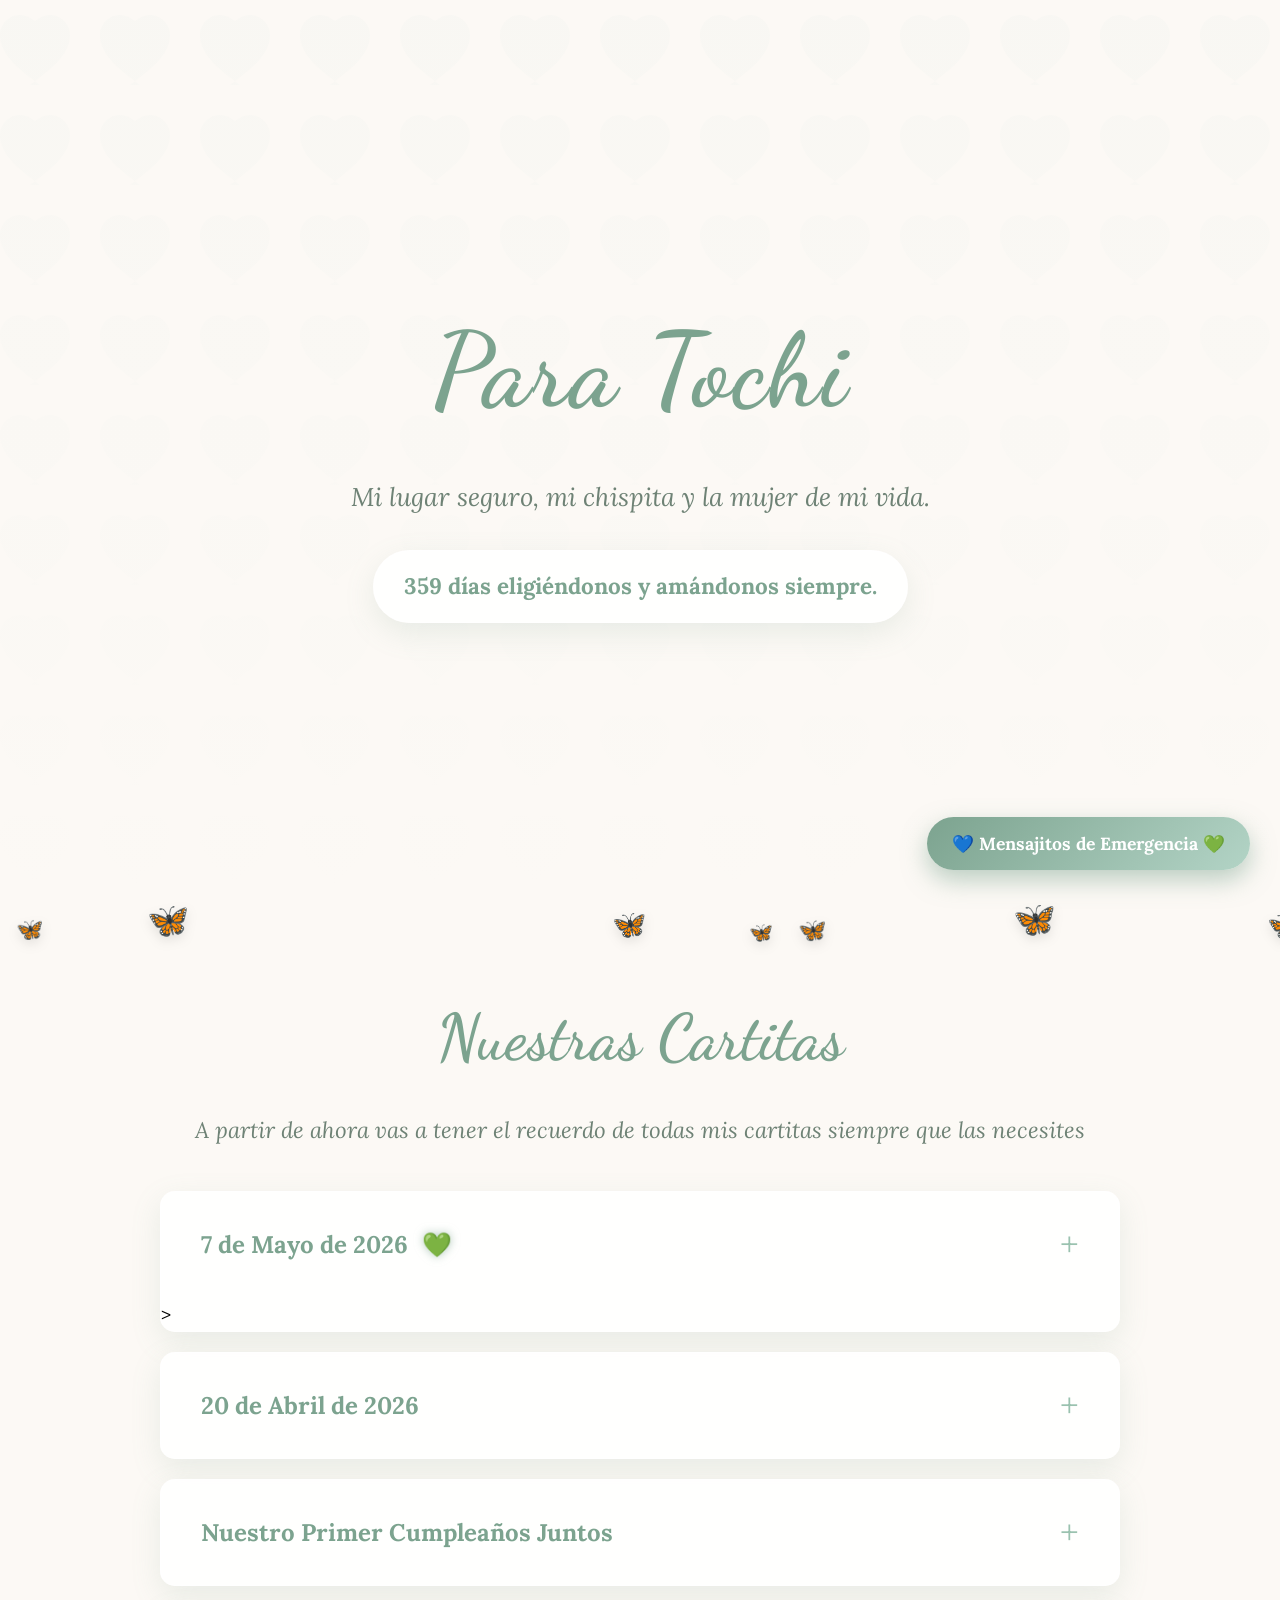
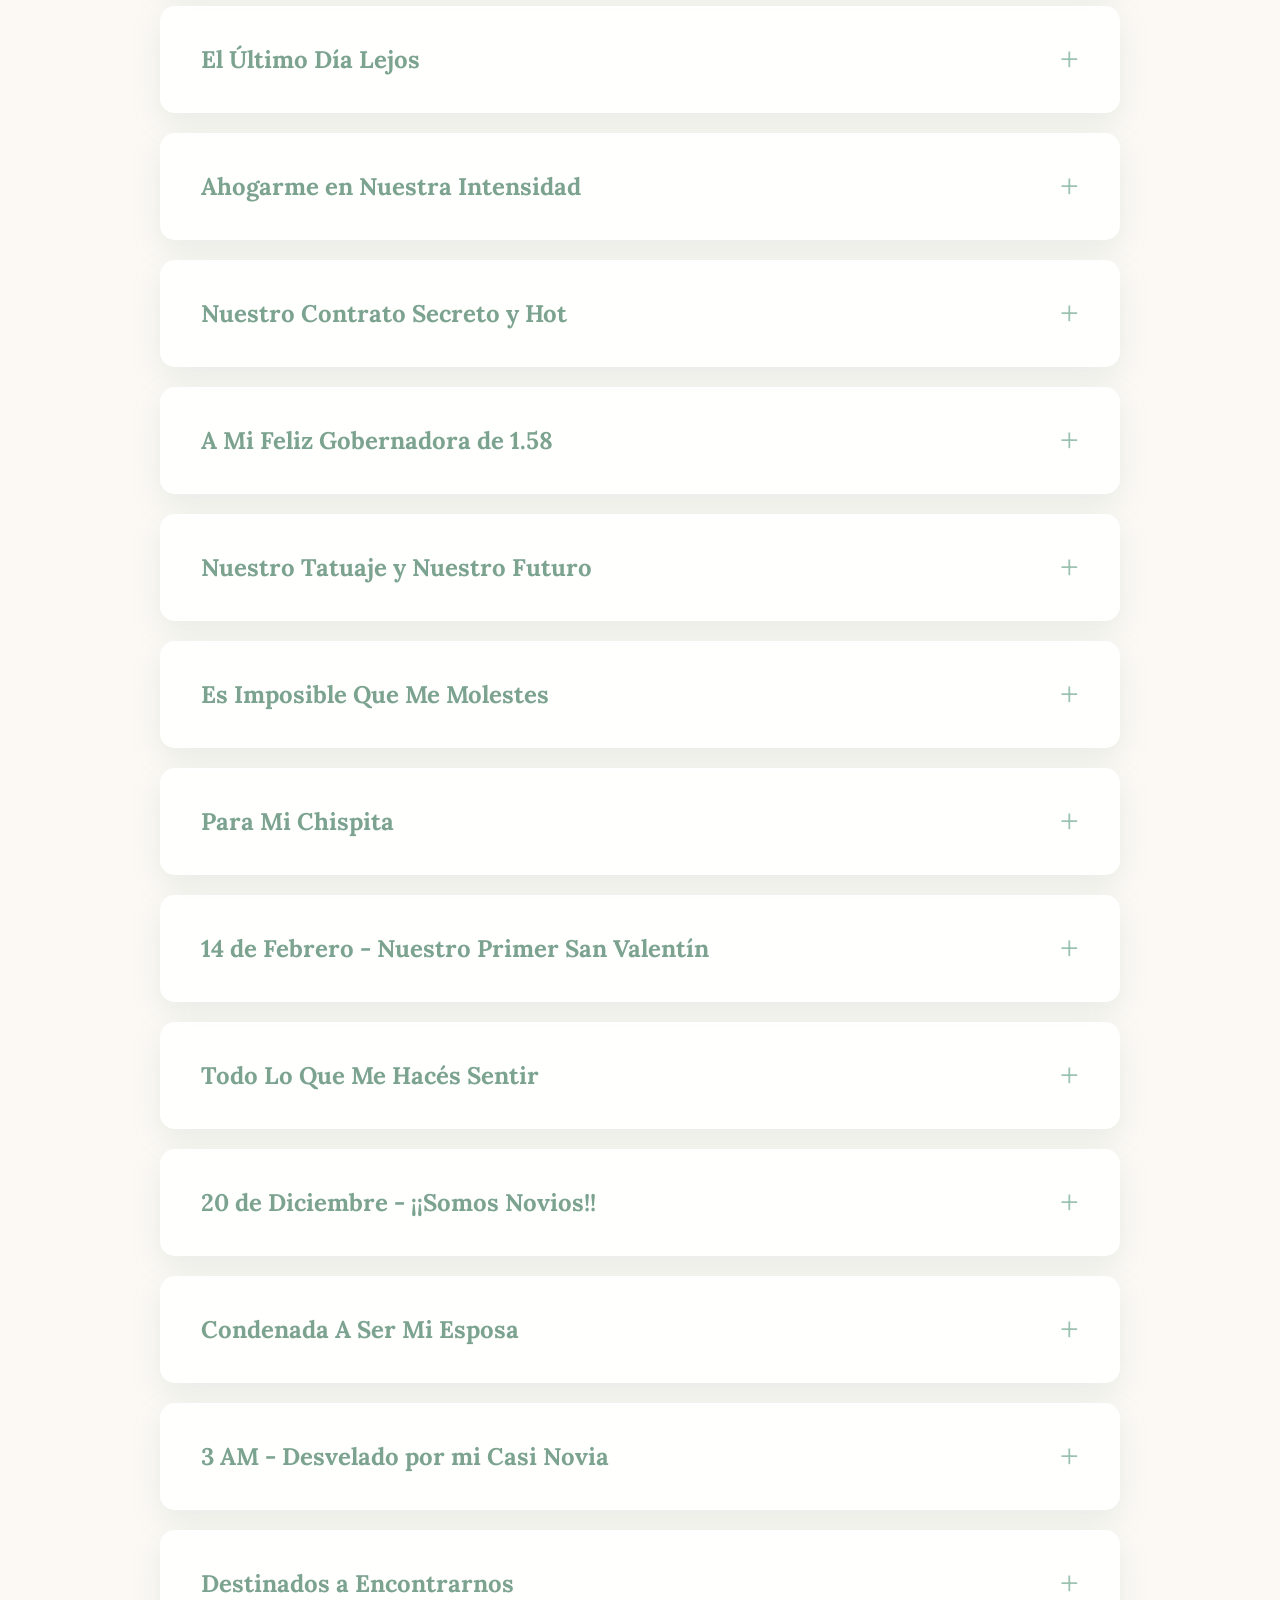
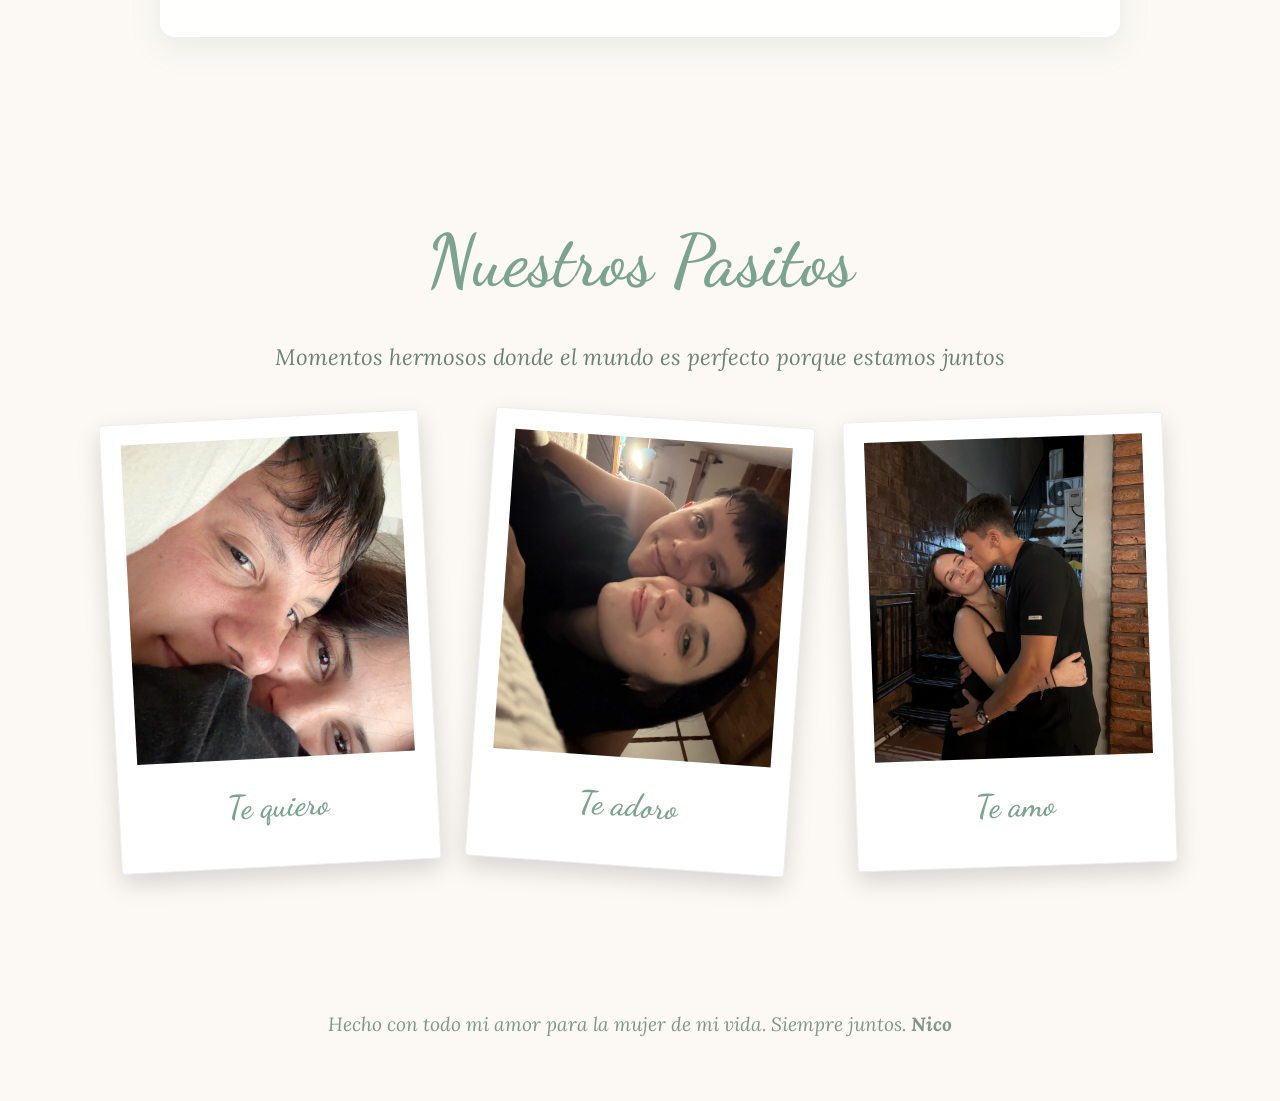
==== index.html @ 0064d639 "cartita 7 de mayo" ====
<!DOCTYPE html>
<html lang="es">
<head>
    <meta charset="UTF-8">
    <meta name="viewport" content="width=device-width, initial-scale=1.0">
    <title>Para Tochi - Mi Lugar Seguro</title>
    <link rel="stylesheet" href="style.css">
    <link href="https://fonts.googleapis.com/css2?family=Dancing+Script:wght@600&family=Lora:ital@0;1&display=swap" rel="stylesheet">
</head>
<body>

    <header class="hero">
        <div class="hero-content">
            <h1>Para Tochi</h1>
            <p>Mi lugar seguro, mi chispita y la mujer de mi vida.</p>
            <div id="contador" class="contador"></div>
        </div>
    </header>

    <section class="cartas-lista-section">
        <h2>Nuestras Cartitas</h2>
        <p class="subtitulo-galeria">A partir de ahora vas a tener el recuerdo de todas mis cartitas siempre que las necesites</p>
        
        <div class="acordeon">
            
            <div class="carta-item">
            <button class="carta-cabecera">
                <span class="fecha-btn">
                    7 de Mayo de 2026 <span class="corazon-nuevo">💚</span>
                </span>
                <span class="icono-expandir">+</span>
            </button>>
            <div class="carta-contenido">
                <div class="texto-interno">
                    <p>Hola mi amor,</p>
                    
                    <p>Estas últimas semanas fueron increíbles, siento que llegamos a una nueva etapa, realmente ya somos uno. Descubrimos que podemos dormir dos días seguidos juntos; me encantan los findes de convivencia, los disfruto muchísimo. Me hace muy feliz estar tanto tiempo compartiendo con vos, haciendo todo lo que nos gusta y, lo más importante, acompañándonos.</p>
                    
                    <p>Sos mi lugar seguro en este mundo. Cuando estoy con vos todo lo malo desaparece, todo está bien, mi cabeza está tranquila y solo pienso en cuanto te amo y lo bien que me haces sentir. Me hacés muchísima falta en mi día a día, quiero que convivamos todos los días, vivir con vos y compartir cada momento de mi vida a tu lado.</p>
                    
                    <p>También empezamos a compartir más momentos rompiendo otra barrera, haciéndonos compañía en nuestras casitas por el solo hecho de estar juntos, compartiendo el mismo espacio, siendo uno más. Es hermoso todo lo que construimos y todo lo que tenemos por delante; ese futuro que tanto proyecto con vos es lo que más quiero en este mundo.</p>
                    
                    <p>Te necesito junto a mí todos los días del resto de mi vida. Te extraño tanto cuando no estamos juntos que siento que una parte mía está vacía y solo vos sos capaz de llenarla. Gracias por todo lo que me das y generás en mí, no tenés idea lo especial y única que sos.</p>
                    
                    <p>Te amo con mi vida, Tochi. Sos mi todo.</p>
                    
                    <p class="firma">Nico 💚</p>
                </div>
            </div>
        </div>
            
            <div class="carta-item">
                <button class="carta-cabecera">
                    <span class="fecha-btn">20 de Abril de 2026</span>
                    <span class="icono-expandir">+</span>
                </button>
                <div class="carta-contenido">
                    <div class="texto-interno">
                        <p><strong>Hola, Tochi:</strong></p>
                        <p>Ya pasó un tiempito desde mi última cartita, y todo el tiempo que pasó muestra cuánto maduramos, cómo nos seguimos amando y eligiendo cada día más, y lo mucho que nos necesitamos el uno al otro.</p>
                        <p>Sos una extensión mía, no puedo vivir sin vos. Te necesito a mi lado todos los días de mi vida, no quiero ni me imagino una vida sin vos. Te convertiste en mi lugar seguro, mi cable a tierra; cuando estoy con vos todo lo malo desaparece, todo es perfecto y hermoso.</p>
                        <p>Aprendimos mucho durante este último tiempo y también nos demostramos lo mucho que nos amamos y lo que vamos a luchar por este amor que nos tenemos, que es lo más único y especial de todo este mundo.</p>
                        <p>Cuando te miro veo a la mujer más hermosa del mundo; todo de vos es perfecto y es lo más hermoso que tengo en mi vida. Sí, tengo, porque sos solo mía y así va a ser por el resto de todos los tiempos. No tenés idea lo especial que me hacés sentir, lo feliz que me hacés, el amor que siento por vos. No te das una idea de cuánto te amo, cuánto te necesito y lo mal que la paso extrañándote. No veo la hora de vivir juntos y estar junto a vos todo el tiempo, todos los días de mi vida.</p>
                        <p>También nos sentimos como nunca antes, somos increíbles. Es increíble sentirte, sentir tu cuerpo, tu calor, y escucharte y verte sentir placer me hace muy feliz, porque todo lo que quiero en mi vida es hacerte sentir todas las formas de mi amor. Me encanta sentirte, Tochi, y lo hacemos espectacular. Es una forma de nuestro amor que tardó en llegar, pero cada día es más y más especial y hot (y rico). Si ya lo hacemos de esta forma, no me imagino lo que va a ser en un futuro, y lo quiero porque es con vos y solo con vos.</p>
                        <p>Me encanta proyectar, verme formar una familia con vos, cumplir nuestros proyectos juntos, ver cómo nuestra relación madura y se hace más fuerte. Gracias por darme lo más lindo que tengo en mi vida.</p>
                        <p>Te quiero, te adoro, te amo con toda mi alma. Me encanta ver cómo seguimos nuestros pasitos: ya nos bañamos juntos, dormimos juntos dos días seguidos (algo que nunca hubiese imaginado), y cada pasito que doy con vos me hace sentir más y más amor, y me hace enamorarme locamente cada día más.</p>
                        <p>Gracias por todo lo que me das, mi amor.<br>Sos mi mundo, Tochi, y la mujer de mi vida, nunca te olvides.</p>
                        <p class="firma">Te amo, Nico</p>
                    </div>
                </div>
            </div>

            <div class="carta-item">
                <button class="carta-cabecera">
                    <span class="fecha-btn">Nuestro Primer Cumpleaños Juntos</span>
                    <span class="icono-expandir">+</span>
                </button>
                <div class="carta-contenido">
                    <div class="texto-interno">
                        <p><strong>Hola, mi amor:</strong></p>
                        <p>¡Esta es una cartita especial, es para tu primer cumpleaños juntos! Espero que la pases súper, súper bien. Te mereces todo lo lindo y hermoso que te pueda pasar en la vida; te mereces todo y te mereces todo de mí.</p>
                        <p>Me cambiaste la vida. Me mostraste lo que es ser amado y amar a alguien; nunca me imaginé que podía ser tan intenso, tan hermoso ese sentimiento. Sos todo para mí. Todo lo que siento por vos es amor y siempre, pero siempre, va a estar nuestro amor sobre todo.</p>
                        <p>Es hermoso sentirnos. Cojer es algo que nos encanta a los dos y es la verdad, somos dos papas calientes, pero nunca va a ser más importante que nuestro amor; siempre va a ser otra forma de demostrarnos cuánto nos amamos. Porque lo es: yo también te demuestro de esa forma cuánto te amo, haciéndote sentirme, haciéndote sentir placer, haciéndote sentir amada y especial de esa forma.</p>
                        <p>Son hermosos todos los pasitos que dimos y tenemos por delante. Ya tenemos el día que vamos a dormir juntos tan cerca que no caigo todavía... ¡al fin se nos va a dar! Y ya con eso hicimos todo, amor. Siento que ya somos uno, ya somos parte de nuestras familias y ya firmamos todo para estar juntos toda nuestra vida.</p>
                        <p>Gracias por darme todo el amor que me das, todo el cariño, los besos, los abrazos, todo. Me hacés muy feliz y nunca estuve tan bien en toda mi vida. Te amo con mi vida y todo lo que soy; sos la razón más linda que tengo para vivir. Disfrutá muchísimo, amor, que te lo mereces y siempre vas a tener todo lo mejor de mí.</p>
                        <p>Espero que te guste mi otro regalito (si no lo viste) o que te haya gustado (si no pude resistir y te lo di antes que esta cartita).</p>
                        <p>Sos todo para mí.</p>
                        <p class="firma">Tu novio hot y tu muñeco de pruebas favorito,<br>Nico</p>
                    </div>
                </div>
            </div>

            <div class="carta-item">
                <button class="carta-cabecera">
                    <span class="fecha-btn">El Último Día Lejos</span>
                    <span class="icono-expandir">+</span>
                </button>
                <div class="carta-contenido">
                    <div class="texto-interno">
                        <p><strong>Hola, mi vida.</strong> ¡Llegó la última cartita! El último día, al fin.</p>
                        <p>Amor, quiero que llegue la hora de reencontrarnos. Ya solo nos falta el último día de extrañarnos. Nunca extrañé a nadie de esta forma, me hacés muchísima falta. Extraño todo lo que me das, todo el amor, todo el cariño, sentirnos, estar con vos... Siento que me faltó algo muy importante esta semana; no me gusta estar lejos de vos.</p>
                        <p>Perdón que tuviste que ver mi lado más celoso y loco. Son cosas que yo me venía guardando y, al estar lejos, mi cabeza se volvió loca. El no poder verte, el no estar cerca tuyo me empezó a matar lentamente cada día más. Gracias por entenderme, por escucharme y por ayudarme con esas inseguridades que estaban, pero que durante este viaje se amplificaron tanto. Necesito verte; me das tranquilidad, seguridad, amor... y esta semana, estando lejos, me hizo mucha falta.</p>
                        <p>Estoy muy bien, te amo más que nunca y nuestra relación está súper bien. Durante este viaje decidimos nuestra primera locura ¡que me ENCANTA! y es hermoso. Toda esta semana fue un aprendizaje para mí también, sobre cómo se sentía una relación estando lejos... ¡y no quiero estar lejos nunca más!</p>
                        <p>Espero haber podido darte un recuerdo lindo y sano de esta semana. El hecho de yo irme de vacaciones no cambia nada: seguís siendo mi novia siempre, SIEMPRE, estemos donde estemos. Siempre te voy a dar seguridad, confianza y amor; te voy a comunicar todo y a acompañarte. Vivo pensando en vos, amor, porque sos mi vida, te volviste mi mundo perfecto.</p>
                        <p>Gracias por darme esta relación tan hermosa y SANA, y perfecta, y celosa, y MUY intensa, y preciosa. Nunca fui tan feliz en mi vida y eso es gracias a vos: a la seguridad que me das, la confianza, la comunicación, el amor. Vos me hacés estar bien, me ayudás con mis inseguridades, con mis pensamientos; me ayudás a ser un mejor novio. Y no voy a parar hasta ser el mejor del mundo que pueda existir. Quiero ser perfecto para vos porque es lo que te mereces: el novio perfecto.</p>
                        <p class="firma">Te amo con todo lo que soy,<br>mi Pupi hermosa.</p>
                    </div>
                </div>
            </div>

            <div class="carta-item">
                <button class="carta-cabecera">
                    <span class="fecha-btn">Ahogarme en Nuestra Intensidad</span>
                    <span class="icono-expandir">+</span>
                </button>
                <div class="carta-contenido">
                    <div class="texto-interno">
                        <p><strong>Hola, mi amor:</strong></p>
                        <p>Sos lo más lindo que me pasó en la vida. Te extraño muchísimo, te súper necesito. Me hace demasiada falta tu amor, tu cariño... vos me hacés falta.</p>
                        <p>Ya es el último día lejos y siento que es de los que más te voy a extrañar porque, además de ya no poder vivir sin vos y de que me está matando no verte por una semana, es nuestro día. Es el día que siempre estamos juntos, el día que siempre nos damos amor, el día especial de la semana que siempre lo dedicamos a nosotros... y te extraño, y me va a hacer mucha falta compartirlo con vos.</p>
                        <p>Pero mañana ya nos vemos. Volvemos a estar cerca y quiero estar más cerca que nunca. Necesito sentir todo el amor que no sentí por una semana, necesito darte lo que no te di por una semana. Necesito recuperar el tiempo que estuvimos lejos, el amor que no nos dimos, los besos que no nos dimos... ¡quiero que estén todos! Y recuperarlos todos.</p>
                        <p>Soy feliz estando siempre muy, muy pegaditos. Sos mi lugar seguro, me quiero pegar a vos por siempre y no soltarte nunca más. Estas semanas que volvemos a estar cerca pienso no dejarte respirar con mi amor, lo necesito.</p>
                        <p>Necesito ahogarme en nuestra intensidad, en nuestro amor, en nuestro cariño. Ahogarme en vos, no poder respirar del amor que siento, del cariño, de los besos, abrazos, de sentirnos.</p>
                        <p>No veo la hora de que llegue el momento de reencontrarnos y hacer toooodos los planes hermosos que tenemos pensados ¡y algunos hasta confirmados!</p>
                        <p class="firma">Te amo, Pupi.</p>
                    </div>
                </div>
            </div>

            <div class="carta-item">
                <button class="carta-cabecera">
                    <span class="fecha-btn">Nuestro Contrato Secreto y Hot</span>
                    <span class="icono-expandir">+</span>
                </button>
                <div class="carta-contenido">
                    <div class="texto-interno">
                        <p><strong>Hola, mi vida:</strong></p>
                        <p>Sos lo más lindo que me pasó en toda la vida, lo más importante en mi vida, lo más especial en mi vida. Siempre te voy a acompañar y vamos a sanar todas esas cositas de a poquito, sin apuro; nosotros podemos con todo.</p>
                        <p>Te extraño muchísimo. Ya te quiero ver, estar con vos, sentirnos. Necesito tu amor y tu cariño. Los últimos días son los más difíciles para mí, siento que no te veo hace meses. Me hacés muchísima falta. Odio los kilómetros, me es muy difícil estar lejos de vos, no quiero nunca más estarlo.</p>
                        <p>Quiero esto siempre con vos, Ro. Lo elijo siempre y nunca estuve más seguro de algo en mi vida como lo nuestro y nuestro amor. No puedo esperar a tatuarnos y firmar nuestro súper contrato secreto y hot; estoy muy emocionado, me encanta.</p>
                        <p>Me encanta hablar con vos. Las llamadas me llenan un poquito el vacío de no vernos; incluso lejos el tiempo se pasa volando. Juntos podemos estar 4 horas, 5 horas o, como hoy, 6 horas hablando y van a pasar como si fuesen 5 minutos. Como nuestras juntadas: nunca es suficiente el tiempo que pasamos juntos. Quiero estar siempre pegado a vos y no dejarte ni respirar.</p>
                        <p>¡¡¡Atragantate de mi amor!!!</p>
                        <p>Extraño tus besos, tus abrazos, tu amor, tu cariño... También extraño cojer, tocarte, comerte, verte sentirme, verte sentir placer y sentirte, mi amor.</p>
                        <p>Te amo, mi vida. Sos todo para mí.</p>
                        <p class="firma">Pupi</p>
                    </div>
                </div>
            </div>

            <div class="carta-item">
                <button class="carta-cabecera">
                    <span class="fecha-btn">A Mi Feliz Gobernadora de 1.58</span>
                    <span class="icono-expandir">+</span>
                </button>
                <div class="carta-contenido">
                    <div class="texto-interno">
                        <p><strong>Hola, Chiii:</strong></p>
                        <p>Te amo con todo lo que soy, con todo de mí. Sos dueña de todo mi amor; vivo para darte amor, darte cariño. Siempre te voy a cuidar, sos el tesoro más hermoso que tengo en todo el mundo y el más importante de toda mi vida.</p>
                        <p>Nuestra alma es una sola que está en nuestros dos cuerpos. Estamos conectados como nadie puede, nos entendemos como nadie puede, confiamos el uno en el otro con nuestra vida y nos comunicamos como si fuésemos uno. Compartimos el mismo corazón, tan apasionado, fuerte e intenso. Cada uno forma una parte muy importante y funciona gracias a nosotros, amor: nosotros le damos vida. Vos le das la chispita que lo hace bombear y yo me encargo de mantenerlo sobre su eje, a ese ritmo perfecto.</p>
                        <p>Sos literalmente la que manda en esta relación, Chi. Con tus 1,58 de altura y siendo más chiquita, te ganaste el control de mí. Soy felizmente gobernado: me hotea y me encanta. Siento que vos sos la que toma la iniciativa y yo soy el que resuelve, y entre los dos hacemos un equipo perfecto, muy hermoso.</p>
                        <p>Siempre vamos a estar juntos, definitivamente no podemos vivir sin el otro y me encanta. Me encanta que seamos tan intensos, tan celosos, tan amorosos; necesitarnos tanto, extrañarnos tanto... Siento que muestra todo el amor que nos tenemos y es increíble.</p>
                        <p>Sos lo más importante y especial que me pasó en la vida, la novia perfecta. Démosle envidia a todo el mundo de lo perfecta, hermosa y sana que es nuestra relación. Que todos quieran ser nosotros... y lo más lindo es que nunca podrían, porque somos únicos y lo nuestro es único.</p>
                        <p class="firma">Te amo, Chi.</p>
                    </div>
                </div>
            </div>

            <div class="carta-item">
                <button class="carta-cabecera">
                    <span class="fecha-btn">Nuestro Tatuaje y Nuestro Futuro</span>
                    <span class="icono-expandir">+</span>
                </button>
                <div class="carta-contenido">
                    <div class="texto-interno">
                        <p><strong>Hola, amor de mi vida:</strong></p>
                        <p>Estoy pensando en vos todo el tiempo; la falta que me hacés, el no poder verte, me mata. Pienso todo el tiempo cómo sería todo con vos: estar en el mar juntos, en la playa juntos, salir a pasear juntos... vivo pensando cómo serían nuestras vacaciones y lo divertido que sería.</p>
                        <p>Me encanta nuestro tatuaje. Nunca estuve tan seguro de algo en mi vida como el saber que lo nuestro es para siempre; nunca estuve tan seguro de algo como el amor que siento por vos. ¡Y es algo que quería hace un montón! Que lo vayamos a hacer me llena de felicidad, estoy re emocionado, ya me lo quiero hacer. Me encanta que vaya a tener un recuerdo siempre en mi cuerpo de que somos para siempre y que nuestro amor es eterno.</p>
                        <p>Tenés el novio más celoso, intenso y posesivo del mundo. Vos sos MÍAAA. Siempre te voy a amar de esta forma tan intensa y apasionada; siempre vas a ser mi vida, siempre vas a ser mi mundo. Lo nuestro es para siempre, mi amor.</p>
                        <p>Sos la mejor novia del mundo, Chi. Me hacés muy feliz, me hacés muy bien y me llenás de amor y cariño. Sos perfecta, hermosa, intensa, posesiva, celosa... me encanta todo de vos. Te quiero siempre y te elijo siempre.</p>
                        <p class="firma">Te amo, Chi.</p>
                    </div>
                </div>
            </div>

            <div class="carta-item">
                <button class="carta-cabecera">
                    <span class="fecha-btn">Es Imposible Que Me Molestes</span>
                    <span class="icono-expandir">+</span>
                </button>
                <div class="carta-contenido">
                    <div class="texto-interno">
                        <p><strong>Hola, mi vida:</strong></p>
                        <p>Sos lo más hermoso que me pasó en toda la vida, todo lo que me merezco y muchísimo más. Me encanta sentir tu amor, sentirme amado por vos. Me encanta estar junto a vos por siempre, me encanta todo de vos. Estoy obsesionado con vos, locamente perdido en vos; sos mi mundo literalmente.</p>
                        <p>Siempre te quiero ver feliz, contenta, porque cuando te veo así yo me pongo contento y me hace muy bien. Saber que puedo generar todo eso en vos, que puedo darte felicidad, me es hermoso.</p>
                        <p>Vamos a hacer todo juntos, absolutamente todo. Quiero ya irme de viaje con vos, irnos una semana a la costa, hacer todas nuestras escapaditas, estar solos conviviendo por muchos días... Va a ser algo increíble, algo hermoso, un adelanto de lo que va a ser nuestra vida viviendo juntos.</p>
                        <p>No me molestás, amor, no sos un peso, te lo prometo. Y me das la relación más sana del mundo, estoy muy seguro de eso. Sé que, de a poquito, tu cabecita va a ir viendo que es imposible molestar a su novio y que nunca es un peso, además de darme la relación más sana del mundo.</p>
                        <p>Te extraño mucho, Ro, me hacés mucha falta. El estar con vos, tu amor, tu calor, tu cariño, tus besos, tus abrazos... sentirte cerca, sentirte a vos. Siento que me falta algo. Siento que no estoy completo sin vos, que me falta mi parte más importante: mi hermosa y perfecta novia que comparte mi corazón y alma.</p>
                        <p>Te amo con locura y te súper necesito.</p>
                        <p class="firma">Coco</p>
                    </div>
                </div>
            </div>

            <div class="carta-item">
                <button class="carta-cabecera">
                    <span class="fecha-btn">Para Mi Chispita</span>
                    <span class="icono-expandir">+</span>
                </button>
                <div class="carta-contenido">
                    <div class="texto-interno">
                        <p><strong>Hola, mi chispita &lt;3</strong></p>
                        <p>Esta cartita seguro la leas tempranito a la mañana, mientras nos extrañamos tanto y nos necesitamos tanto enfrentando la distancia que nos separa.</p>
                        <p>Sos todo para mí, Ro. Sos lo más sano que existe en el mundo y me das la relación más sana del mundo. Quiero que sepas que nunca me vas a molestar, nunca vas a ser un peso para mí, porque sos mi prioridad. Sos lo más importante que tengo en este mundo, es literalmente imposible que me molestes. Amo tu intensidad, dámela siempre, quiero todo. ¿Cómo me va a molestar la mujer que amo con mi vida? Sos mi novia. Si en algún momento me molesta algo te lo voy a hacer saber, pero nunca, nunca pienses que me molestás o lo supongas. Siempre preguntame; te lo voy a reafirmar todas las veces que sea necesario hasta que esa cabecita lo entienda y deje de hacerte pensar mentiras.</p>
                        <p>No estás loca, amor, no digas eso. Y si lo estás, yo también, ¡así que seremos una pareja de locos! Obsesionados el uno con el otro, intensísimos y dos papitas calientes.</p>
                        <p>Quiero que sea ya 14, quiero nuestro tatuaje. Quiero tener una marca permanente de mi mujer, eso que firme todos nuestros contratos y nos reafirme que esto es para siempre y por siempre.</p>
                        <p>Nunca, pero nunca te voy a dejar. No puedo, no quiero a nadie más que no seas vos. Siempre vamos a estar juntitos, nunca me vas a perder y yo siempre voy a estar ahí para acompañarte, entenderte, ayudarte con todo de mí y ser el novio más perfecto que pueda ser.</p>
                        <p>Sé que a veces te sorprende mi empatía, y la verdad es que sos mi novia, te mereces todo de mí. Te mereces la relación más sana del mundo y yo siempre, pero siempre, voy a entenderte porque te amo. Solo con vos se me despierta esa empatía que es puro amor. Darte una relación sana es un sueño hecho realidad; vos sos mi más lindo sueño hecho realidad.</p>
                        <p>Sos mi vida, Ro, toda mi vida.</p>
                        <p>Con mucho amor,</p>
                        <p class="firma">Coco &lt;3</p>
                    </div>
                </div>
            </div>

            <div class="carta-item">
                <button class="carta-cabecera">
                    <span class="fecha-btn">14 de Febrero - Nuestro Primer San Valentín</span>
                    <span class="icono-expandir">+</span>
                </button>
                <div class="carta-contenido">
                    <div class="texto-interno">
                        <p><strong>Hola, mi amor:</strong></p>
                        <p>Te quería hacer una cartita especial para nuestro primer 14 de febrero juntos. Seguramente en este mismo momento estemos festejando nuestro segundo mes juntos como novios, amándonos y teniéndonos el uno para el otro.</p>
                        <p>Quiero que sepas que estoy con nuestro hijo mientras escribo esta cartita, lo que me hace acordar todo el tiempo lo perfecta que es mi novia; es una forma de tenerte presente en todo momento y me encanta. Sos todo lo que pude alguna vez soñar y muchísimo más. Nunca jamás me imaginé poder sentir tanto amor. Descubriste en mí una parte mía que ni siquiera yo sabía que existía y te pertenece solo a vos, el amor de mi vida.</p>
                        <p>Sos todo para mí y voy a morir intentando demostrarte todo lo que te amo. Siento que nunca voy a poder hacerte sentir todo lo que siento por vos, cómo te amo, cómo te extraño, la forma en la que te necesito. Sí, Ro, te necesito; no puedo vivir sin vos y solo me imagino un futuro con vos a mi lado.</p>
                        <p>Mi novia, mi dueña, mi pareja, mi mujer, mi amor, mi osita, mi chispita... Te amo con locura y para siempre. Este amor que tanto sentís no tiene fin ni se puede agotar, siempre lo vas a tener todo solo para vos y espero cada vez poder darte más y más.</p>
                        <p>Nunca es suficiente cuando se trata de estar con vos, de darte amor y cariño. Siempre quiero darte más y que me puedas sentir de todas las formas que existan: que te sientas acompañada, que sientas que me tenés siempre ahí para vos, para ayudarte, darte amor y cariño, escucharte, entenderte, ser tu lugar seguro. Todo lo que necesites, yo voy a estar ahí para vos.</p>
                        <p>Siempre voy a estar con vos, amor. Somos parte de una sola alma que ocupa dos cuerpos, un solo corazón que mueve dos cuerpos de la forma más amorosa y apasionada que existe. Ro, somos uno. Todo de nosotros ya está conectado: nos entendemos sin hablarnos, podemos leer lo que piensa el otro, sabemos todo el uno del otro, tenemos los mismos pensamientos, nos salen las mismas palabras al mismo tiempo... es hermoso.</p>
                        <p>Gracias por darme la relación más sana, perfecta y hermosa que pueda existir, y gracias por dármela para toda la vida. Te amo, mi chispita hermosa. Sos lo que me da vida todos los días, lo que mantiene a flote mi cabeza y todo lo que hace bombear a mi corazoncito tan apasionadamente (al menos esa partecita mía que forma nuestro único corazón).</p>
                        <p>Siempre te quiero sentir, ya sean tus besitos, tus abrazos, tu cariño, tu amor, tu energía, tu olor, tu cuerpo... y sí, también sentirme adentro tuyo y que me puedas sentir de todas las formas que te gustan.</p>
                        <p>Con todo el amor del mundo,</p>
                        <p class="firma">Nico</p>
                    </div>
                </div>
            </div>

            <div class="carta-item">
                <button class="carta-cabecera">
                    <span class="fecha-btn">Todo Lo Que Me Hacés Sentir</span>
                    <span class="icono-expandir">+</span>
                </button>
                <div class="carta-contenido">
                    <div class="texto-interno">
                        <p><strong>Hola, mi amor:</strong></p>
                        <p>Hace mucho que no escribía todo lo que siento por vos y todas las cosas hermosas que me hacés sentir. Sos lo más lindo que me pasó en la vida; llegaste a mi mundo y me enseñaste a amar, a sentirme amado. Me mostraste lo más hermoso que te puede pasar en la vida: enamorarte perdidamente del amor de tu vida.</p>
                        <p>Sos mi vida, Ro, mi chispita hermosa. Nunca estuve tan feliz, nunca me sentí tan bien, nunca estuve tan seguro de un sentimiento como el amor que siento por vos.</p>
                        <p>Te extraño cada segundo que no estamos juntos. Te volviste parte de mi familia, te veo como la madre de mis hijos, la mujer con la que quiero estar toda mi vida, mi otra mitad.</p>
                        <p>Me siento el chico más afortunado por tenerte. Me encanta estar con vos, me encanta ser parte de tu vida, me encanta ser el único dueño de tu amor, me encanta que no nos podamos separar nunca, me encanta nuestra intensidad, me encanta la forma en que nos sentimos… y eso último es gracias a vos, amor. Me acompañás siempre, estás conmigo siempre y me demostraste día a día lo importante que soy para vos.</p>
                        <p>Ro, sos lo más importante y especial que tengo en mi vida. Quiero estar con vos siempre, nunca nada ni nadie nos va a separar. Nunca me voy a alejar de vos, sos la chispita que mantiene mi corazón funcionando y que cada día lo hace latir más fuerte y apasionado. No puedo vivir sin vos, amor, mi vida pierde el sentido. Solo me veo teniendo un futuro si es con vos, solo con vos: nuestra casa, nuestros hijos, nuestros viajes, todo con vos, el amor de mi vida.</p>
                        <p>Sos la mejor novia del mundo: la forma en que me demostrás tu amor, cómo me hacés sentir, todo lo que me das y me hacés parte. Sos perfecta, Ro, y todo lo que me merezco y muchísimo más. Siento que nunca te voy a poder dar todo el amor que te mereces, pero siempre vas a tener todo de mí.</p>
                        <p>Esta parte quizás es un poquito más hot de mi parte, pero también te lo quería contar. Me enseñaste a sentir, a sentirte a vos, y me encanta poder cada día darte más y sentirnos un poquito más. Cuando empezamos no tenía la menor idea de lo que estaba haciendo; primero aprendí a tocarte, cómo me sentías más, y de a poquito fui descubriendo cómo demostrarte cuánto te amo usando mis manos, probando cosas nuevas. Llevarte a sentir cosas nuevas me hace sentir increíble porque me siento especial, siento que puedo demostrarte de esa forma también cuánto te amo y cuánto me importas.</p>
                        <p>Después aprendí a usar mi boca y de a poquito también fui buscando la forma en que más me sientas, llevarte a sentir cositas nuevas que te hagan sentirme como nunca antes. Por mucho tiempo tuvimos un peso muy fuerte en el que la pasé bastante mal; no poder darte todo de mí me hacía sentir insuficiente y me acompañaste en cada momento. Finalmente llegó el día en que ese peso se levantó y empezaste a sentirme de esa forma que tanto deseábamos. Se volvió algo increíble y hermoso, no puedo parar de pensar en cómo nos sentimos tan fuerte, hot y apasionado; es hermoso. No puedo parar cuando te veo sentirme, quiero verte sentir placer siempre, verte bien, feliz, contenta, disfrutando... me llena esa partecita mía que sentía que no podía darte. Cuando estamos juntos me encanta verte sentirme y siempre te quiero ver sentir placer hasta que no puedas más, dándote duro hasta terminar agotados y transpirados.</p>
                        <p>Nuestra relación es hermosa. La confianza que tenemos, nuestra comunicación, la forma en que nos amamos es perfecta y es lo más importante en mi vida, que cuido con todo de mí. Son hermosos los pasitos que dimos, mirá hasta dónde llegamos mi amor y todo lo que tenemos por delante. No puedo esperar a vivir todos esos pasitos con vos.</p>
                        <p>Sos lo más lindo que me pasó en la vida, siempre lo vas a ser.</p>
                        <p>Te amo con toda mi alma, Ro.</p>
                        <p class="firma">Nico</p>
                    </div>
                </div>
            </div>

            <div class="carta-item">
                <button class="carta-cabecera">
                    <span class="fecha-btn">20 de Diciembre - ¡¡Somos Novios!!</span>
                    <span class="icono-expandir">+</span>
                </button>
                <div class="carta-contenido">
                    <div class="texto-interno">
                        <p><strong>Mi amor,</strong></p>
                        <p>Sos lo más lindo que me pasó en toda la vida, la chica más especial en todo el mundo. Sos hermosa, todo de vos es hermoso: tu amor, tu cariño, tus besos, tus abrazos, tu cara, tu cuerpo, tu humor... todo de vos me encanta.</p>
                        <p>Me volvés loco, mi novia, mi pareja de toda la vida. Me van a tener que matar para alejarme de vos. Voy a estar siempre junto a vos, sos el amor de mi vida. Hacés latir mi corazoncito de una forma que nunca nadie pudo y está en las manos de la única chica en el mundo que se lo merece; está en tus manos, mi amor, y siempre lo va a estar.</p>
                        <p>No sabés lo contento que me pone los pasitos que damos. ¡¡Somos novios!! Terminamos de crear esta relación hermosa que tenemos, que protejo y cuido con mi vida, y ahora nuestros pasitos la hacen más y más hermosa. Siento que te conozco de toda la vida, amor. Me siento seguro, feliz, amado. Siento que encontré a la chica de mis sueños y a la única dueña de mi amor en todo el mundo.</p>
                        <p>No puedo estar más emocionado de toda la vida que tenemos por delante juntos. Me lo imagino y lo quiero, lo deseo con todas mis fuerzas, y sé que va a pasar porque vamos a lograr todos nuestros proyectos.</p>
                        <p>Vas a tener a este chico intenso, celoso y MUY intenso toda tu vida. Soy tuyo, solamente tuyo, y te vas a ahogar en mi amor siempre porque nunca es suficiente, siempre necesito darte más y más y más. No tengo fin, todo lo que siento por vos no tiene fin.</p>
                        <p>Te súper extraño, mi amor. Te quiero siempre conmigo, quiero vivir con vos, quiero absolutamente todo junto a vos. Mi novia, solo MÍAAAAA. Te amo muchísimo.</p>
                        <p>Te amo con locura, mi novia.</p>
                        <p>Seguro te dé esta cartita cuando nos veamos el sábado 20/12. Va a ser la primera cena juntitos y nuestra primera casi convivencia... no sabés lo que me emociona y lo feliz que soy.</p>
                        <p>Sos el amor de mi vida.</p>
                        <p class="firma">Tu novio, solo tuyo</p>
                    </div>
                </div>
            </div>

            <div class="carta-item">
                <button class="carta-cabecera">
                    <span class="fecha-btn">Condenada A Ser Mi Esposa</span>
                    <span class="icono-expandir">+</span>
                </button>
                <div class="carta-contenido">
                    <div class="texto-interno">
                        <p><strong>Hola mi amor,</strong></p>
                        <p>No te puedo explicar todo lo que siento por vos, realmente no puedo. Siento que no soy tan bueno con las palabras, pero de algo estoy seguro: tengo tanto amor para darte y te vas a sentir amada toda tu vida.</p>
                        <p>Mi corazón te pertenece hace un tiempo ya. Es una maquinita intensa y celosa de amor, y es de esas cosas que no tienen fin; mi amor por vos es interminable. Sos la única persona en el mundo que tiene esta parte mía sensible, amorosa y cariñosa, porque sos la única que se merece tener mi corazón.</p>
                        <p>Mi mayor proyecto en esta vida es mi vida con vos, es mi objetivo más valioso.</p>
                        <p>Aunque no lo creas, amor, yo cada vez siento más tu amor. Yo veo el corazón de mi novia y no lo veo roto, está lleno de amor y cariño, es hermoso. Y lo protejo y cuido con mi vida. Quiero que sepas que no existe un lugar más seguro que mis manos, ¡las manos de tu novio! Y te lo voy a demostrar todos los días como lo vengo haciendo. Si sentís que necesita ser reparado, acordate que siempre tenés el mío muy muy pegadito dándole todo lo que necesita y mucho más.</p>
                        <p>No puedo estar más orgulloso de mi novia, cuando me preguntan me dan ganas de gritarlo. Despertás en mí ese nene chiquito que cuando se acuesta quiere el cariño de su novia, y cuando se despierta lo primero que quiere sentir es a su novia. Estoy feliz y te quiero ir a abrazar. Te veo y me brillan los ojos. Necesito tu amor todo el tiempo, te quiero sentir todo el tiempo, no sé qué haría sin vos.</p>
                        <p>No solo definiste mi año, amor, estás definiendo mi vida. Quizás los dos tenemos nuestros corazones partidos a la mitad, pero los juntamos y hacen algo hermoso explotando de amor. Y te aviso que no se separan nunca más.</p>
                        <p>Estás condenada a ser mi esposa, ¡sabelo!<br>Está en nuestro contrato, que ahora de título tiene: ¡¡NOVIOS!!</p>
                        <p>Te amo.</p>
                        <p class="firma">Tu novio</p>
                    </div>
                </div>
            </div>

            <div class="carta-item">
                <button class="carta-cabecera">
                    <span class="fecha-btn">3 AM - Desvelado por mi Casi Novia</span>
                    <span class="icono-expandir">+</span>
                </button>
                <div class="carta-contenido">
                    <div class="texto-interno">
                        <p><strong>¡Hola, mi amooor!</strong></p>
                        <p>Esta cartita la estoy escribiendo a las 3 de la mañana porque, de nuevo, me desvelé pensando en mi casi novia.</p>
                        <p>Me hiciste descubrir una parte mía que no sabía que existía. No sabía que podía amar de la forma en que te amo; este osito tan intenso que creaste fue obra tuya y solo tuya. Toda mi intensidad, todo mi amor, todo mi cariño tiene una dueña y esa sos vos, porque te mereces todo de mí. Sos la chica perfecta que siempre soñé, la chica junto con la que quiero pasar el resto de mi vida.</p>
                        <p>Siempre me imagino todo lo que vamos a hacer juntos y me pongo muy feliz, me encanta. Estar juntitos en una casa después de un día largo, cocinar juntos, dormir juntos, ver una peli juntos, estar abrazados todo el día sin hacer nada juntos, bañarnos juntos... estar juntos por el simple hecho de querer darnos amor y cariño.</p>
                        <p>Sos mi otra mitad. Te tengo agarrada muy, muy fuerte y no te pienso dejar ir jamás. Estás condenada a mi amor, mi cariño, mis besos, mis abrazos, mi intensidad y a sentirme por siempre. ¡Está en nuestro contrato!</p>
                        <p>Mi amor, sos lo más lindo que me pasó en toda mi vida. Sos mi vida, toda mi vida.</p>
                        <p>Te amo con locura,</p>
                        <p class="firma">Tu casi novio</p>
                    </div>
                </div>
            </div>

            <div class="carta-item">
                <button class="carta-cabecera">
                    <span class="fecha-btn">Destinados a Encontrarnos</span>
                    <span class="icono-expandir">+</span>
                </button>
                <div class="carta-contenido">
                    <div class="texto-interno">
                        <p><strong>¡Hola, mi amor!</strong></p>
                        <p>Desde que nos encontramos sentí que lo nuestro era muy especial. A medida que nos fuimos conociendo, me di cuenta de que todo era perfecto; conectamos a la perfección y lo nuestro se volvió algo único y lindo. Fuimos hechos el uno para el otro, estábamos destinados a encontrarnos y estar juntos siempre.</p>
                        <p>Sos lo que me hace más feliz en el mundo. Estoy perdidamente enamorado de vos y cada día me enamoro más y más. Vamos a estar toda la vida juntos, lo tenemos firmado en nuestro contrato que hicimos el día que nos enamoramos perdidamente.</p>
                        <p>Quiero hacer todo junto a vos. Mi futuro solo me lo imagino con vos al lado en todos nuestros objetivos: nuestros viajes, nuestra casa, nuestras cosas, nuestros planes, nuestra vida. Sos mi luz. Siempre vamos a estar bien juntos y demostramos día a día que lo nuestro es solo nuestro y que nuestro amor está por encima de todo.</p>
                        <p>Lo que estamos construyendo es muy hermoso y para siempre, y lo demostramos todos los días cuando lo fortalecemos más y más.</p>
                        <p>Sos el amor de mi vida, mi amor. Sos mi vida.</p>
                        <p>Te amo con toda mi alma,</p>
                        <p class="firma">Tu casi novio</p>
                    </div>
                </div>
            </div>

        </div>
    </section>

    <section class="galeria-section">
        <h2>Nuestros Pasitos</h2>
        <p class="subtitulo-galeria">Momentos hermosos donde el mundo es perfecto porque estamos juntos</p>
        
        <div class="polaroid-container">
            <div class="polaroid">
                <img src="foto1.jpg" alt="Nico y Tochi">
                <p class="caption">Te quiero</p>
            </div>
            
            <div class="polaroid">
                <img src="foto2.jpg" alt="Durmiendo pegaditos">
                <p class="caption">Te adoro</p>
            </div>

            <div class="polaroid">
                <img src="foto3.jpg" alt="Nuestro lugar seguro">
                <p class="caption">Te amo</p>
            </div>
        </div>
    </section>


<button id="btn-mimos" class="btn-mimos">💙 Mensajitos de Emergencia 💚</button>

    <div id="modal-mimos" class="modal-mimos oculta">
        <div class="modal-contenido">
            <span id="cerrar-modal" class="cerrar-modal">&times;</span>
            <h3 class="modal-titulo">Para Tochi 💚</h3>
            <p id="texto-mimo" class="texto-mimo"></p>
            <p class="firma-modal">Nico 💙</p>
        </div>
    </div>

   <button id="btn-deseo" class="btn-deseo">Pedí un deseo... ✨</button>

    <footer>
        <p>Hecho con todo mi amor para la mujer de mi vida. Siempre juntos. <span id="firma-secreta" style="cursor: pointer; font-weight: bold;">Nico</span></p>
    </footer>




    <script src="script.js"></script>
</body>
</html>
---- style.css ----
* {
    margin: 0;
    padding: 0;
    box-sizing: border-box;
}

/* =========================================
   NUEVA PALETA: VERDE PASTEL CON CORAZONES
========================================= */
:root {
    --color-fondo: #fcf9f5; /* Color base */
    --color-texto: #404a43;
    --color-principal: #b3d4c6; /* Verde pastel clarito */
    --color-secundario: #7ca38f; /* Verde salvia para títulos */
    --color-linea: #9ac2af;
    --cristal-fondo: rgba(255, 255, 255, 0.9);
    --sombra-suave: 0 10px 30px rgba(124, 163, 143, 0.15);
}

body {
    background-color: var(--color-fondo);
    
    /* === ACÁ ESTÁ LA MAGIA DE LOS CORAZONES === */
    /* Generamos un patrón de corazones sutiles usando un SVG de fondo directo en CSS */
    /* El color de los corazones es una variante muy suave del verde pastel (#b3d4c6) con poca opacidad (0.08) */
    background-image: url("data:image/svg+xml,%3Csvg xmlns='http://www.w3.org/2000/svg' width='100' height='100' viewBox='0 0 100 100'%3E%3Cpath d='M50 85c-20-15-40-30-40-50 0-11 9-20 20-20 5 0 10 2 15 6 5-4 10-6 15-6 11 0 20 9 20 20 0 20-20 35-40 50z' fill='%23b3d4c6' fill-opacity='0.08'/%3E%3C/svg%3E");
    background-repeat: repeat;
    background-position: center;
    background-attachment: fixed; /* Los corazones se quedan quietos al hacer scroll */
    
    font-family: 'Lora', serif;
    line-height: 1.8;
    font-size: 1.2rem;
    overflow-x: hidden;
}

h1, h2, .titulo-doc, .firma, .caption {
    font-family: 'Dancing Script', cursive;
    color: var(--color-secundario);
    font-weight: 600;
}

.hero {
    height: 100vh;
    display: flex;
    justify-content: center;
    align-items: center;
    text-align: center;
    background-image: linear-gradient(to bottom, rgba(252, 249, 245, 0.4), rgba(252, 249, 245, 1)), url('TU_FOTO_DE_FONDO.jpg');
    background-position: center;
    background-size: cover;
    background-repeat: no-repeat;
    background-attachment: fixed;
}

.hero-content {
    padding: 40px;
}

.hero-content h1 {
    font-size: 6.5rem;
    margin-bottom: 10px;
    letter-spacing: 2px;
}

.hero-content p {
    font-size: 1.6rem;
    font-style: italic;
    margin-bottom: 30px;
    color: #6e8275;
}

.contador {
    font-size: 1.4rem;
    color: var(--color-secundario);
    background: var(--cristal-fondo);
    border: 1px solid rgba(255, 255, 255, 0.5);
    padding: 15px 30px;
    border-radius: 50px;
    box-shadow: var(--sombra-suave);
    display: inline-block;
    font-weight: bold;
    cursor: pointer; /* Hace que aparezca la manito de botón */
    transition: transform 0.2s ease, box-shadow 0.2s ease;
}

.contador:hover {
    transform: scale(1.05); /* Se agranda un poquito */
    box-shadow: 0 15px 35px rgba(124, 163, 143, 0.3);
}

.contador:active {
    transform: scale(0.95); /* Hace el efecto de "hundirse" al tocarlo */
}

.cartas-lista-section {
    padding: 80px 20px;
    max-width: 1000px;
    margin: 0 auto;
    text-align: center;
}

.cartas-lista-section h2 {
    font-size: 4rem;
    margin-bottom: 15px;
}

.subtitulo-galeria {
    font-style: italic;
    color: #6e8275;
    font-size: 1.4rem;
    margin-bottom: 40px;
}

.acordeon {
    display: flex;
    flex-direction: column;
    gap: 20px;
    text-align: left;
}

.carta-item {
    background: var(--cristal-fondo);
    border: 1px solid rgba(255, 255, 255, 0.6);
    border-radius: 15px;
    box-shadow: var(--sombra-suave);
    overflow: hidden;
    transition: all 0.3s ease;
}

.carta-item:hover {
    box-shadow: 0 15px 30px rgba(124, 163, 143, 0.25);
}

.carta-cabecera {
    width: 100%;
    padding: 30px 40px;
    background: transparent;
    border: none;
    font-family: 'Lora', serif;
    font-size: 1.5rem;
    color: var(--color-secundario);
    font-weight: bold;
    cursor: pointer;
    display: flex;
    justify-content: space-between;
    align-items: center;
    transition: background 0.3s ease;
}

.carta-cabecera:hover {
    background: rgba(124, 163, 143, 0.08);
}

.fecha-btn {
    pointer-events: none;
}

.icono-expandir {
    font-size: 2.2rem;
    font-weight: normal;
    color: var(--color-linea);
    transition: transform 0.4s ease;
    pointer-events: none;
}

.carta-contenido {
    max-height: 0;
    overflow: hidden;
    transition: max-height 0.6s ease-out;
}

.texto-interno {
    padding: 0 40px 50px 40px;
    font-size: 1.3rem; 
    border-top: 2px dashed rgba(124, 163, 143, 0.3);
    margin-top: 10px;
    padding-top: 30px;
}

.texto-interno p {
    margin-bottom: 25px;
    text-align: justify;
}

.titulo-doc {
    font-size: 3rem;
    margin-bottom: 25px;
    text-align: center;
}

.firma {
    font-size: 3rem;
    text-align: right;
    margin-top: 50px;
    margin-bottom: 0;
}

.carta-item.activa .carta-contenido {
    max-height: 5000px; 
    transition: max-height 1s ease-in;
}

.carta-item.activa .icono-expandir {
    transform: rotate(45deg);
    color: var(--color-secundario);
}

.galeria-section {
    padding: 80px 20px;
    max-width: 1200px;
    margin: 0 auto;
    text-align: center;
}

.galeria-section h2 {
    font-size: 4.5rem;
    margin-bottom: 10px;
}

.polaroid-container {
    display: flex;
    flex-wrap: wrap;
    justify-content: center;
    gap: 50px;
}

.polaroid {
    background: #fff;
    padding: 20px 20px 30px 20px;
    border-radius: 4px;
    box-shadow: 0 10px 25px rgba(0,0,0,0.15);
    width: 320px;
    transition: all 0.4s ease;
    cursor: pointer;
    border: 1px solid #eee;
}

.polaroid img {
    width: 100%;
    height: 320px;
    object-fit: cover;
    display: block;
    filter: sepia(10%); 
}

.caption {
    font-size: 2rem;
    margin-top: 20px;
}

.polaroid:nth-child(odd) { transform: rotate(-3deg); }
.polaroid:nth-child(even) { transform: rotate(4deg); }
.polaroid:nth-child(3n) { transform: rotate(-2deg); }

.polaroid:hover {
    transform: scale(1.05) rotate(0deg);
    box-shadow: 0 20px 40px rgba(124, 163, 143, 0.25);
    z-index: 10;
}

footer {
    text-align: center;
    padding: 60px 20px;
    font-style: italic;
    font-size: 1.2rem;
    color: #829689;
}


/* =========================================
   EFECTO DE MARIPOSAS VOLANDO
========================================= */
.mariposa {
    position: fixed;
    bottom: -50px; /* Nacen justo por debajo del borde de la pantalla */
    z-index: 9999; /* Para que pasen por encima de todo */
    pointer-events: none; /* CLAVE: Para que no interfieran si ella quiere tocar un botón y la mariposa pasa por encima */
    animation: volar linear infinite;
    filter: drop-shadow(0 4px 6px rgba(0,0,0,0.1)); /* Una sombrita suave */
}

/* La animación que las hace subir y moverse un poquito de lado */
@keyframes volar {
    0% {
        transform: translateY(0) translateX(0) rotate(-15deg);
        opacity: 0;
    }
    10% {
        opacity: 0.8; /* Aparecen suavemente */
    }
    90% {
        opacity: 0.8;
    }
    100% {
        /* Suben más de la altura de la pantalla y se mueven hacia la derecha */
        transform: translateY(-110vh) translateX(150px) rotate(15deg);
        opacity: 0; /* Desaparecen suavemente arriba */
    }
}

/* =========================================
   ADAPTACIÓN PARA CELULARES (RESPONSIVE)
========================================= */
@media (max-width: 768px) {
    /* Achicamos el título principal y el subtítulo */
    .hero-content h1 { 
        font-size: 3.5rem; 
    }
    .hero-content p { 
        font-size: 1.2rem; 
    }
    .contador { 
        font-size: 1rem; 
        padding: 10px 20px; 
    }
    
    /* Achicamos los títulos de las secciones */
    .cartas-lista-section h2, .galeria-section h2 { 
        font-size: 2.5rem; 
    }
    .subtitulo-galeria { 
        font-size: 1.1rem; 
    }
    
    /* Ajustamos los botones del acordeón */
    .carta-cabecera { 
        padding: 20px 15px; 
        font-size: 1.1rem; 
    }
    .icono-expandir { 
        font-size: 1.8rem; 
    }
    
    /* === EL ARREGLO DEL TEXTO === */
    .texto-interno { 
        padding: 0 20px 30px 20px; 
        font-size: 1.1rem; /* Achicamos un poco la letra */
    }
    .texto-interno p {
        text-align: left; /* Esto evita que las letras se separen raro */
        margin-bottom: 15px;
    }
    
    .titulo-doc { 
        font-size: 2rem; 
    }
    .firma { 
        font-size: 2.2rem; 
    }
    
    /* Ajuste de las Polaroids para que no se desborden de la pantalla */
    .polaroid { 
        width: 100%; 
        max-width: 300px; 
        padding: 15px 15px 25px 15px; 
    }
    .polaroid img { 
        height: 300px; 
    }
}

/* =========================================
   BOTÓN DE MIMOS DE EMERGENCIA Y VENTANA
========================================= */
.btn-mimos {
    position: fixed;
    bottom: 30px;
    right: 30px;
    background: linear-gradient(135deg, var(--color-secundario), var(--color-principal));
    color: white;
    border: none;
    padding: 15px 25px;
    border-radius: 50px;
    font-family: 'Lora', serif;
    font-size: 1.1rem;
    font-weight: bold;
    box-shadow: 0 10px 25px rgba(124, 163, 143, 0.5);
    cursor: pointer;
    z-index: 1000; /* Siempre por encima de la página */
    transition: transform 0.3s ease;
    animation: latido 2s infinite; /* Hace que el botón palpite */
}

.btn-mimos:hover {
    transform: scale(1.1);
    animation: none; 
}

@keyframes latido {
    0% { transform: scale(1); }
    10% { transform: scale(1.08); }
    20% { transform: scale(1); }
    30% { transform: scale(1.08); }
    40% { transform: scale(1); }
    100% { transform: scale(1); }
}

/* El fondo borroso de la ventanita */
.modal-mimos {
    position: fixed;
    top: 0;
    left: 0;
    width: 100vw;
    height: 100vh;
    background: rgba(252, 249, 245, 0.7);
    backdrop-filter: blur(8px);
    -webkit-backdrop-filter: blur(8px);
    display: flex;
    justify-content: center;
    align-items: center;
    z-index: 2000;
    opacity: 1;
    transition: opacity 0.4s ease;
}

/* Clase para esconderla */
.modal-mimos.oculta {
    opacity: 0;
    pointer-events: none;
}

/* La cajita de cristal donde va el texto */
.modal-contenido {
    background: var(--cristal-fondo);
    border: 1px solid rgba(255, 255, 255, 0.6);
    padding: 50px;
    border-radius: 20px;
    box-shadow: var(--sombra-suave);
    max-width: 500px;
    width: 90%;
    text-align: center;
    position: relative;
    transform: translateY(0);
    transition: transform 0.4s cubic-bezier(0.175, 0.885, 0.32, 1.275);
}

.modal-mimos.oculta .modal-contenido {
    transform: translateY(50px); /* Efecto de que cae al desaparecer */
}

/* La X para cerrar */
.cerrar-modal {
    position: absolute;
    top: 15px;
    right: 25px;
    font-size: 2.5rem;
    color: var(--color-secundario);
    cursor: pointer;
    transition: transform 0.3s;
}

.cerrar-modal:hover {
    transform: scale(1.2) rotate(90deg);
}

.modal-titulo {
    font-size: 2.5rem;
    margin-bottom: 20px;
}

.texto-mimo {
    font-size: 1.4rem;
    color: var(--color-texto);
    margin-bottom: 30px;
    line-height: 1.6;
}

.firma-modal {
    font-family: 'Dancing Script', cursive;
    font-size: 2.2rem;
    color: var(--color-secundario);
    margin-bottom: 0;
}

/* SOLO para celulares (se achica y se pega un poco más al borde) */
@media (max-width: 768px) {
    .btn-mimos {
        bottom: 15px;
        right: 15px;
        padding: 8px 14px; /* Bien chiquito para que no estorbe */
        font-size: 0.85rem; /* Letra más chica */
    }
}

/* =========================================
   MODO NOCHE DE CUCHARITA 🌙
========================================= */
body.modo-noche {
    /* Cambiamos la paleta a tonos noche */
    --color-fondo: #0d1321;
    --color-texto: #e0e6ed;
    --color-principal: #1d2d44;
    --color-secundario: #8aa4c8;
    --color-linea: #3e5c76;
    --cristal-fondo: rgba(13, 19, 33, 0.85);
    --sombra-suave: 0 10px 30px rgba(0, 0, 0, 0.6);
    
    /* Fondo estrellado azul profundo */
    background-image: radial-gradient(circle at top, #1d2d44 0%, #0d1321 100%);
    color: var(--color-texto);
    transition: background 1s ease, color 0.5s ease;
}

/* Oscurecemos las Polaroids para que no encandilen */
body.modo-noche .polaroid-front, 
body.modo-noche .polaroid-back {
    background: #172436;
    color: #e0e6ed;
    border-color: #2a3d54;
}

body.modo-noche .nota-secreta {
    color: #b0c4de;
}

/* Le damos un brillo a las mariposas para que destaquen en la oscuridad */
body.modo-noche .mariposa {
    filter: drop-shadow(0 0 5px rgba(255, 255, 255, 0.8)) brightness(1.5);
}

/* =========================================
   PARCHE: FORZAR COLORES EN MODO NOCHE
========================================= */
body.modo-noche h1, 
body.modo-noche h2, 
body.modo-noche h3, 
body.modo-noche p, 
body.modo-noche .carta-cabecera {
    color: var(--color-texto) !important;
}

/* Elementos que van con el azul clarito / celeste */
body.modo-noche .firma,
body.modo-noche .contador,
body.modo-noche .firma-modal,
body.modo-noche .fecha-btn,
body.modo-noche .efecto-consola::after {
    color: var(--color-secundario) !important;
}

body.modo-noche .contador {
    border-color: rgba(138, 164, 200, 0.4); /* Borde azulado para el contador */
}

/* EFECTO TYPING UNIVERSAL */
.efecto-consola::after {
    content: '|';
    animation: parpadeo-cursor 0.8s infinite;
    color: var(--color-secundario);
    font-weight: bold;
}

@keyframes parpadeo-cursor {
    0%, 100% { opacity: 1; }
    50% { opacity: 0; }
}

/* EL BOTÓN DE DESEOS (Solo visible en modo noche) */
.btn-deseo {
    display: none; /* Oculto por defecto */
    position: fixed;
    bottom: 100px; /* Lo ponemos arriba del footer y del botón de mimos */
    left: 50%;
    transform: translateX(-50%);
    background: rgba(255, 255, 255, 0.05);
    color: #b0c4de;
    border: 1px solid rgba(176, 196, 222, 0.4);
    padding: 12px 24px;
    border-radius: 30px;
    font-family: 'Dancing Script', cursive;
    font-size: 1.5rem;
    cursor: pointer;
    backdrop-filter: blur(5px);
    z-index: 2000;
    transition: all 0.3s ease;
}

body.modo-noche .btn-deseo {
    display: block; /* Solo aparece cuando se hace de noche */
    animation: aparecerSuave 2s ease;
}

.btn-deseo:hover {
    background: rgba(255, 255, 255, 0.15);
    box-shadow: 0 0 15px rgba(176, 196, 222, 0.5);
    transform: translateX(-50%) scale(1.05);
}

@keyframes aparecerSuave {
    from { opacity: 0; }
    to { opacity: 0.8; }
}

/* La estrella fugaz */
.estrella-fugaz {
    position: fixed;
    width: 4px;
    height: 4px;
    background: #fff;
    border-radius: 50%;
    box-shadow: 0 0 20px 4px #fff, 0 0 100px 8px #fff;
    z-index: 3000;
    pointer-events: none; /* Para que no se pueda tocar */
}

/* La estela de la estrella */
.estrella-fugaz::after {
    content: '';
    position: absolute;
    top: 50%;
    transform: translateY(-50%);
    width: 150px;
    height: 2px;
    background: linear-gradient(to left, rgba(255,255,255,0.8), transparent);
}

/* Animación del vuelo diagonal */
.animar-estrella {
    animation: vueloEstrella 2.5s linear forwards;
}

@keyframes vueloEstrella {
    0% {
        transform: translate(0, 0) rotate(-35deg);
        opacity: 1;
    }
    100% {
        transform: translate(-100vw, 100vh) rotate(-35deg);
        opacity: 0;
    }
}

.corazon-nuevo {
    display: inline-block;
    margin-left: 8px;
    animation: latidoNuevo 1.5s ease-in-out infinite;
    filter: drop-shadow(0 0 5px rgba(124, 163, 143, 0.6));
}

@keyframes latidoNuevo {
    0% { transform: scale(1); }
    50% { transform: scale(1.3); }
    100% { transform: scale(1); }
}

/* En modo noche, le damos un brillo un poco más azulado/celeste */
body.modo-noche .corazon-nuevo {
    filter: drop-shadow(0 0 8px rgba(138, 164, 200, 0.8));
}
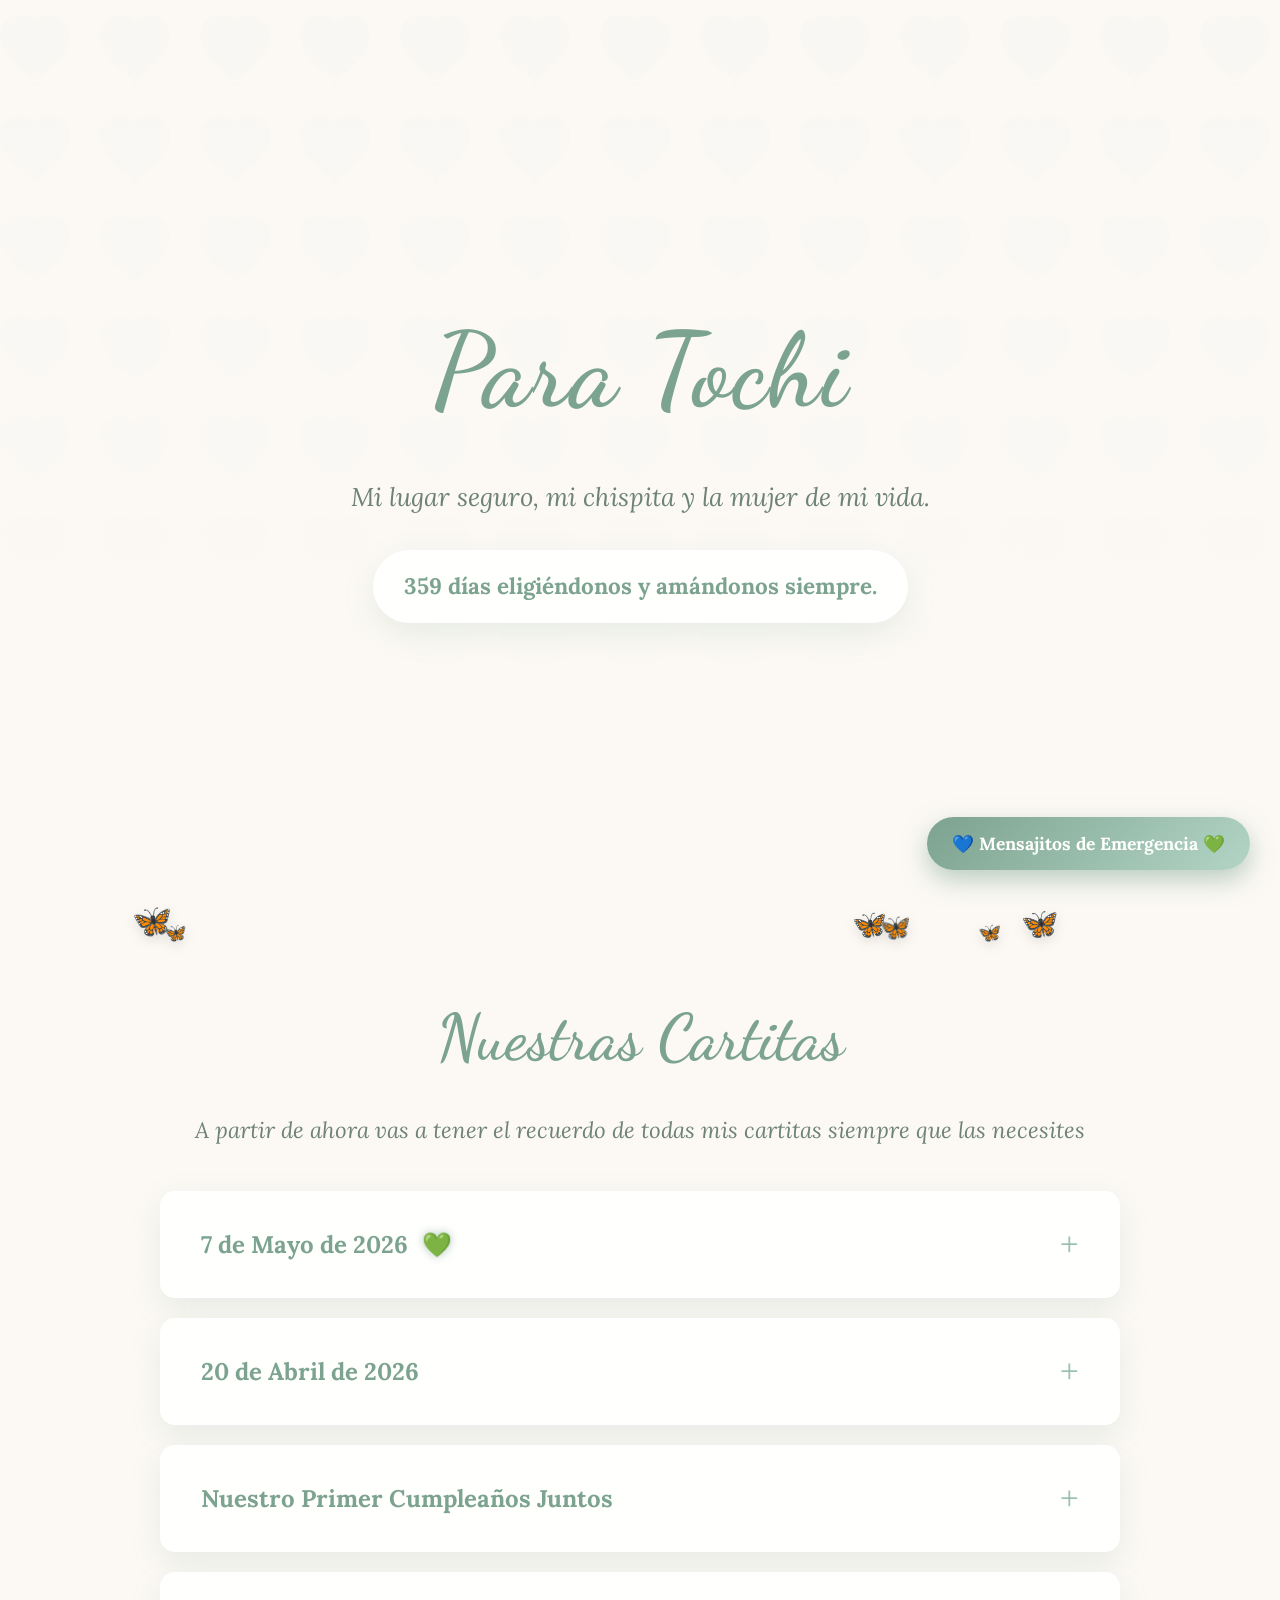
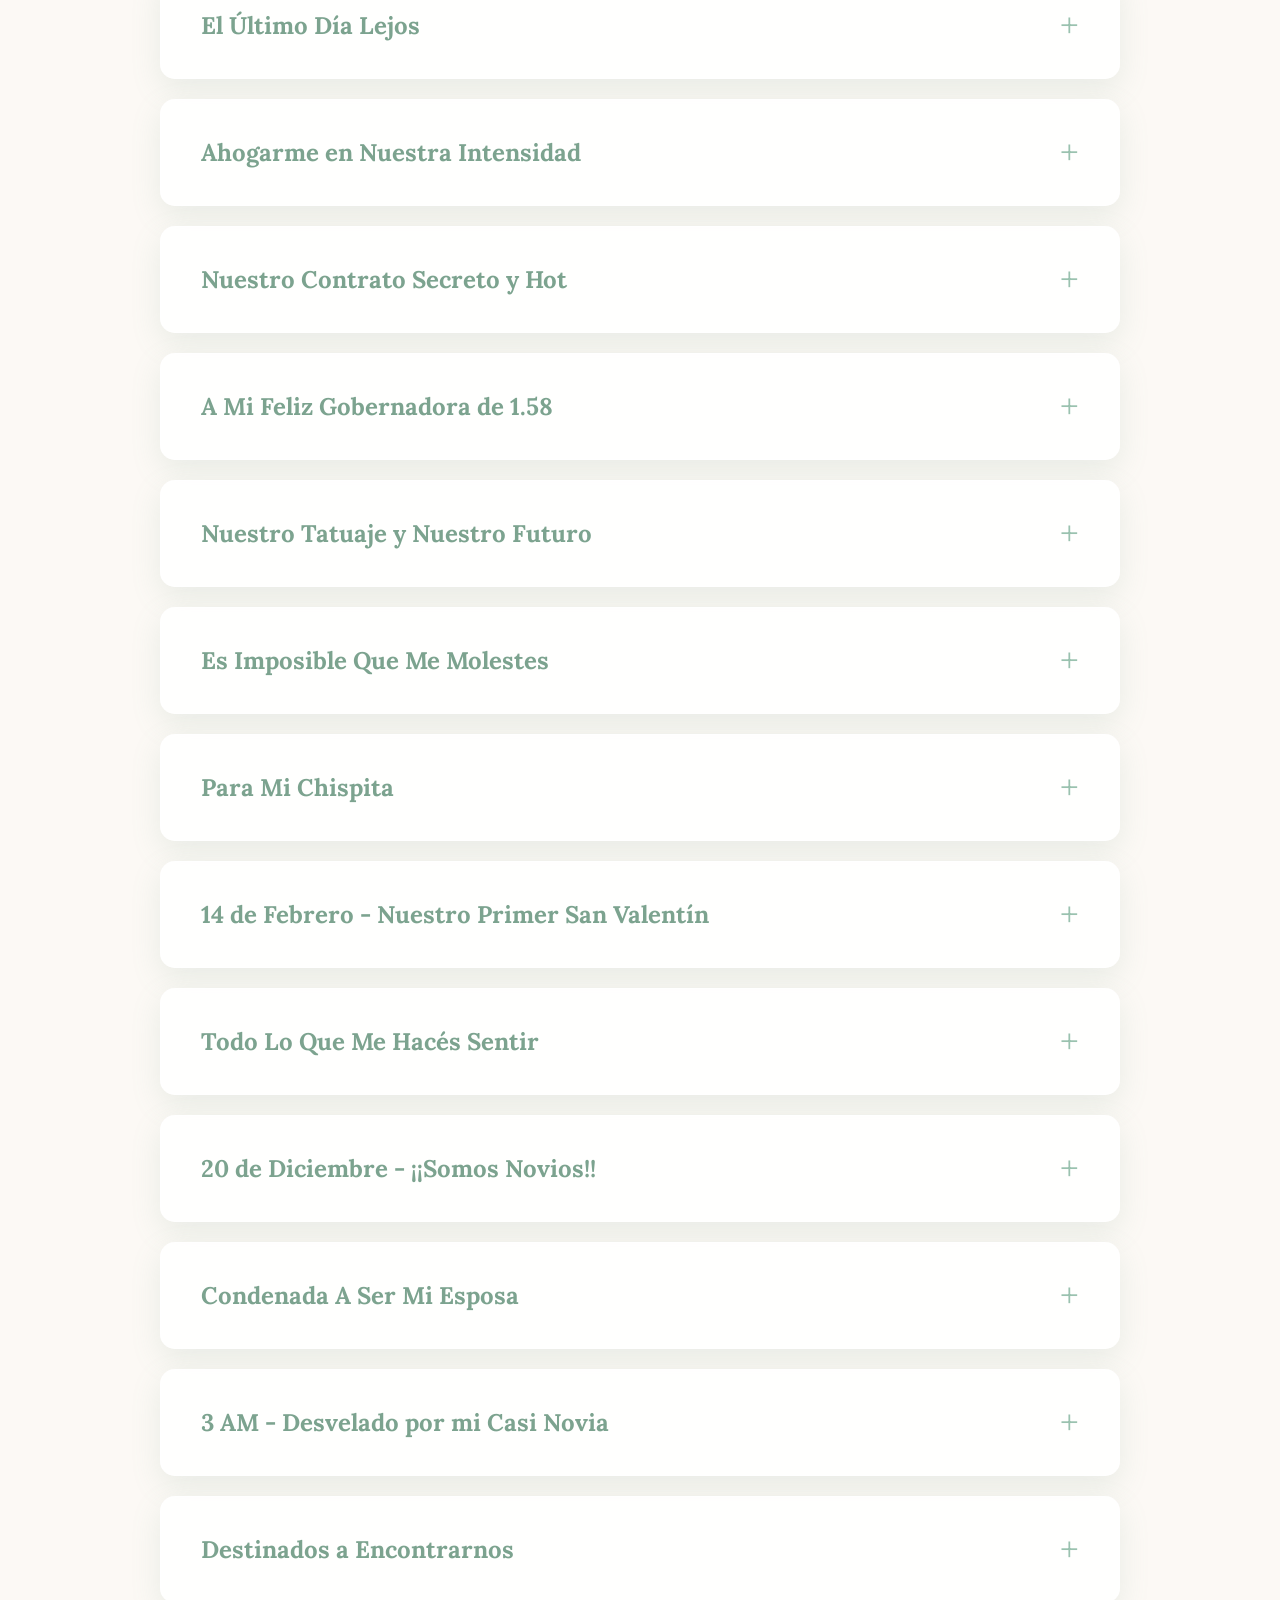
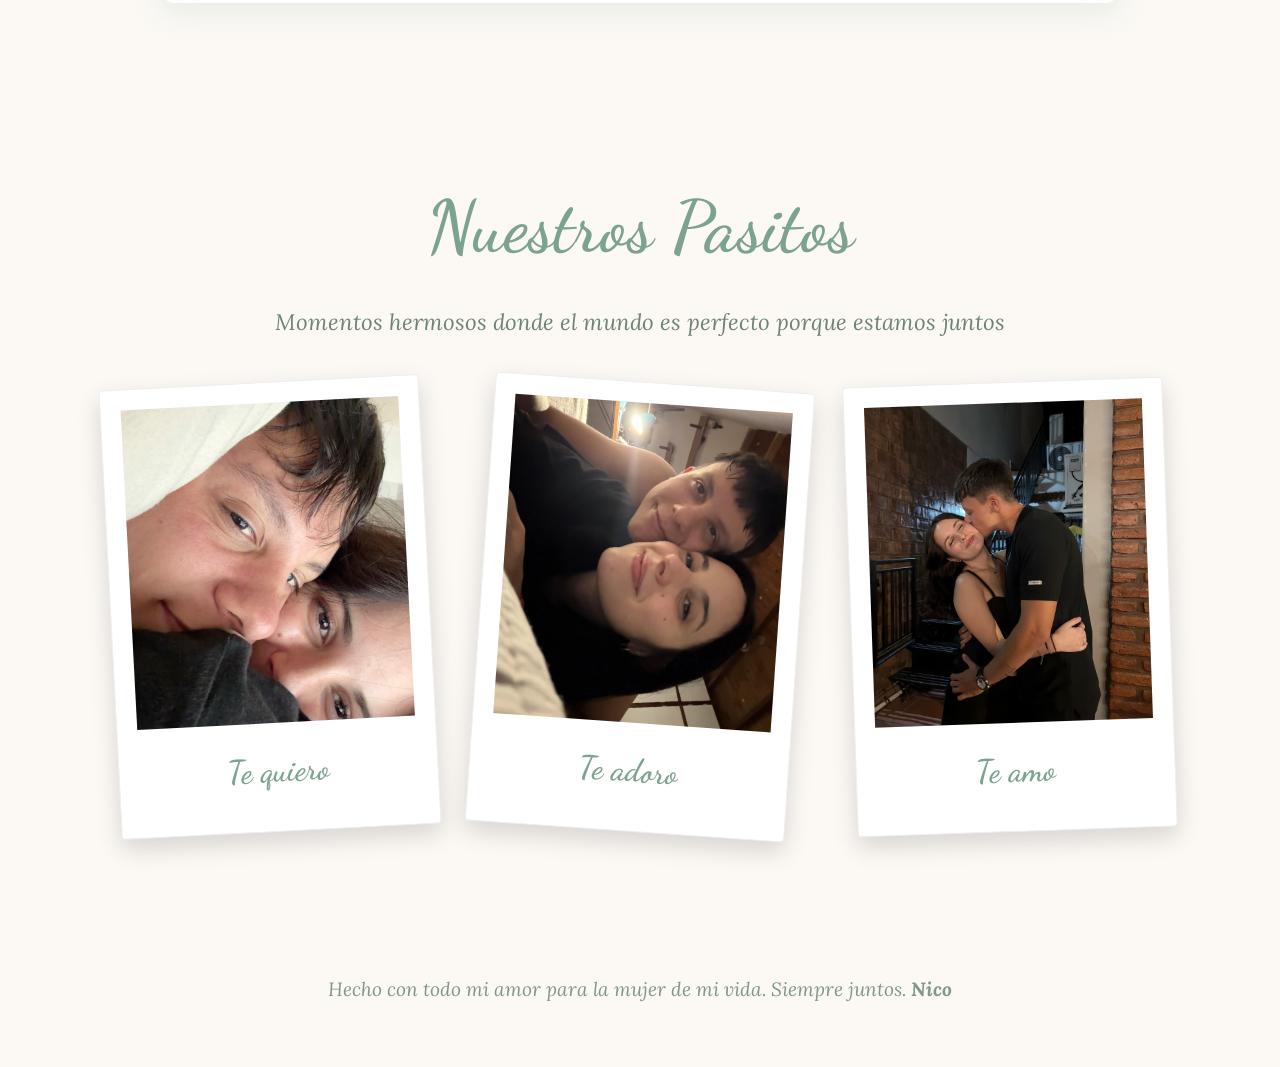
==== commit 32a08a49: "fix index" ====
--- a/index.html
+++ b/index.html
@@ -23,13 +23,13 @@
         
         <div class="acordeon">
             
-            <div class="carta-item">
+           <div class="carta-item">
             <button class="carta-cabecera">
                 <span class="fecha-btn">
                     7 de Mayo de 2026 <span class="corazon-nuevo">💚</span>
                 </span>
                 <span class="icono-expandir">+</span>
-            </button>>
+            </button>
             <div class="carta-contenido">
                 <div class="texto-interno">
                     <p>Hola mi amor,</p>
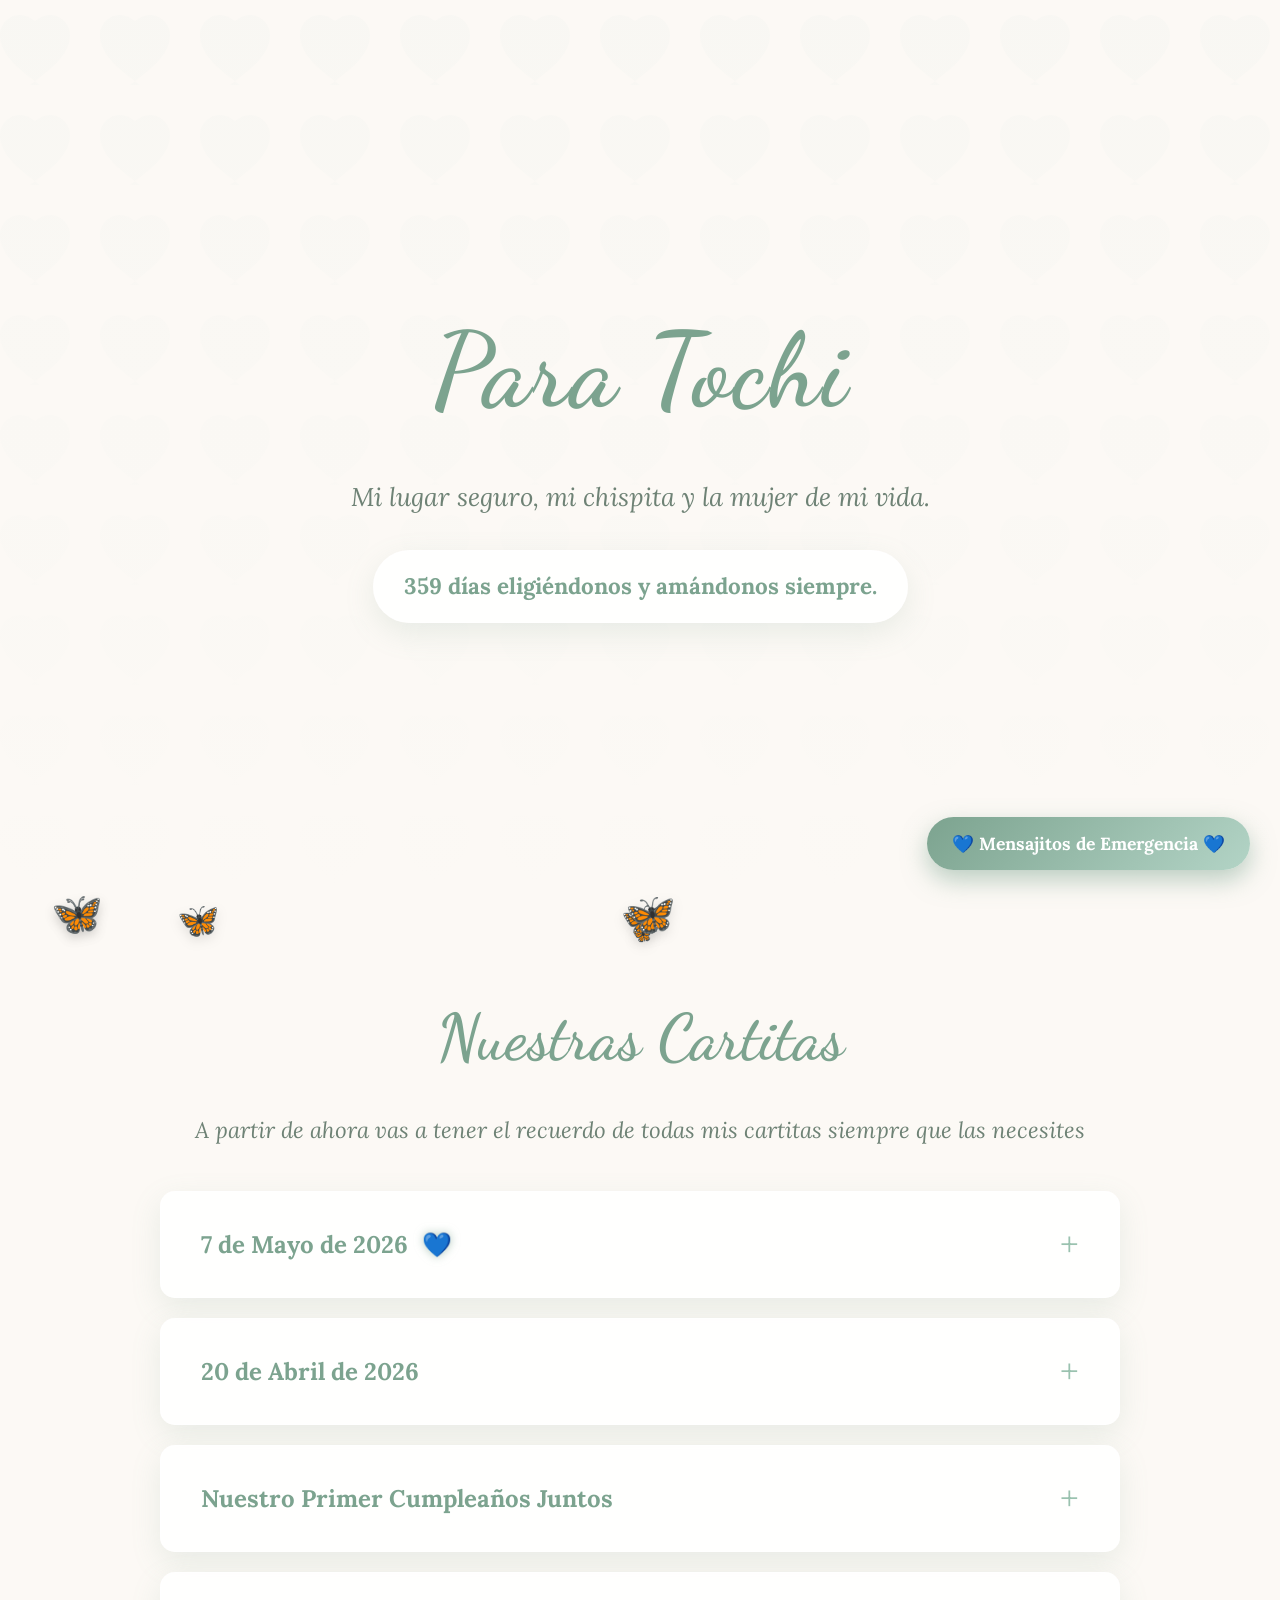
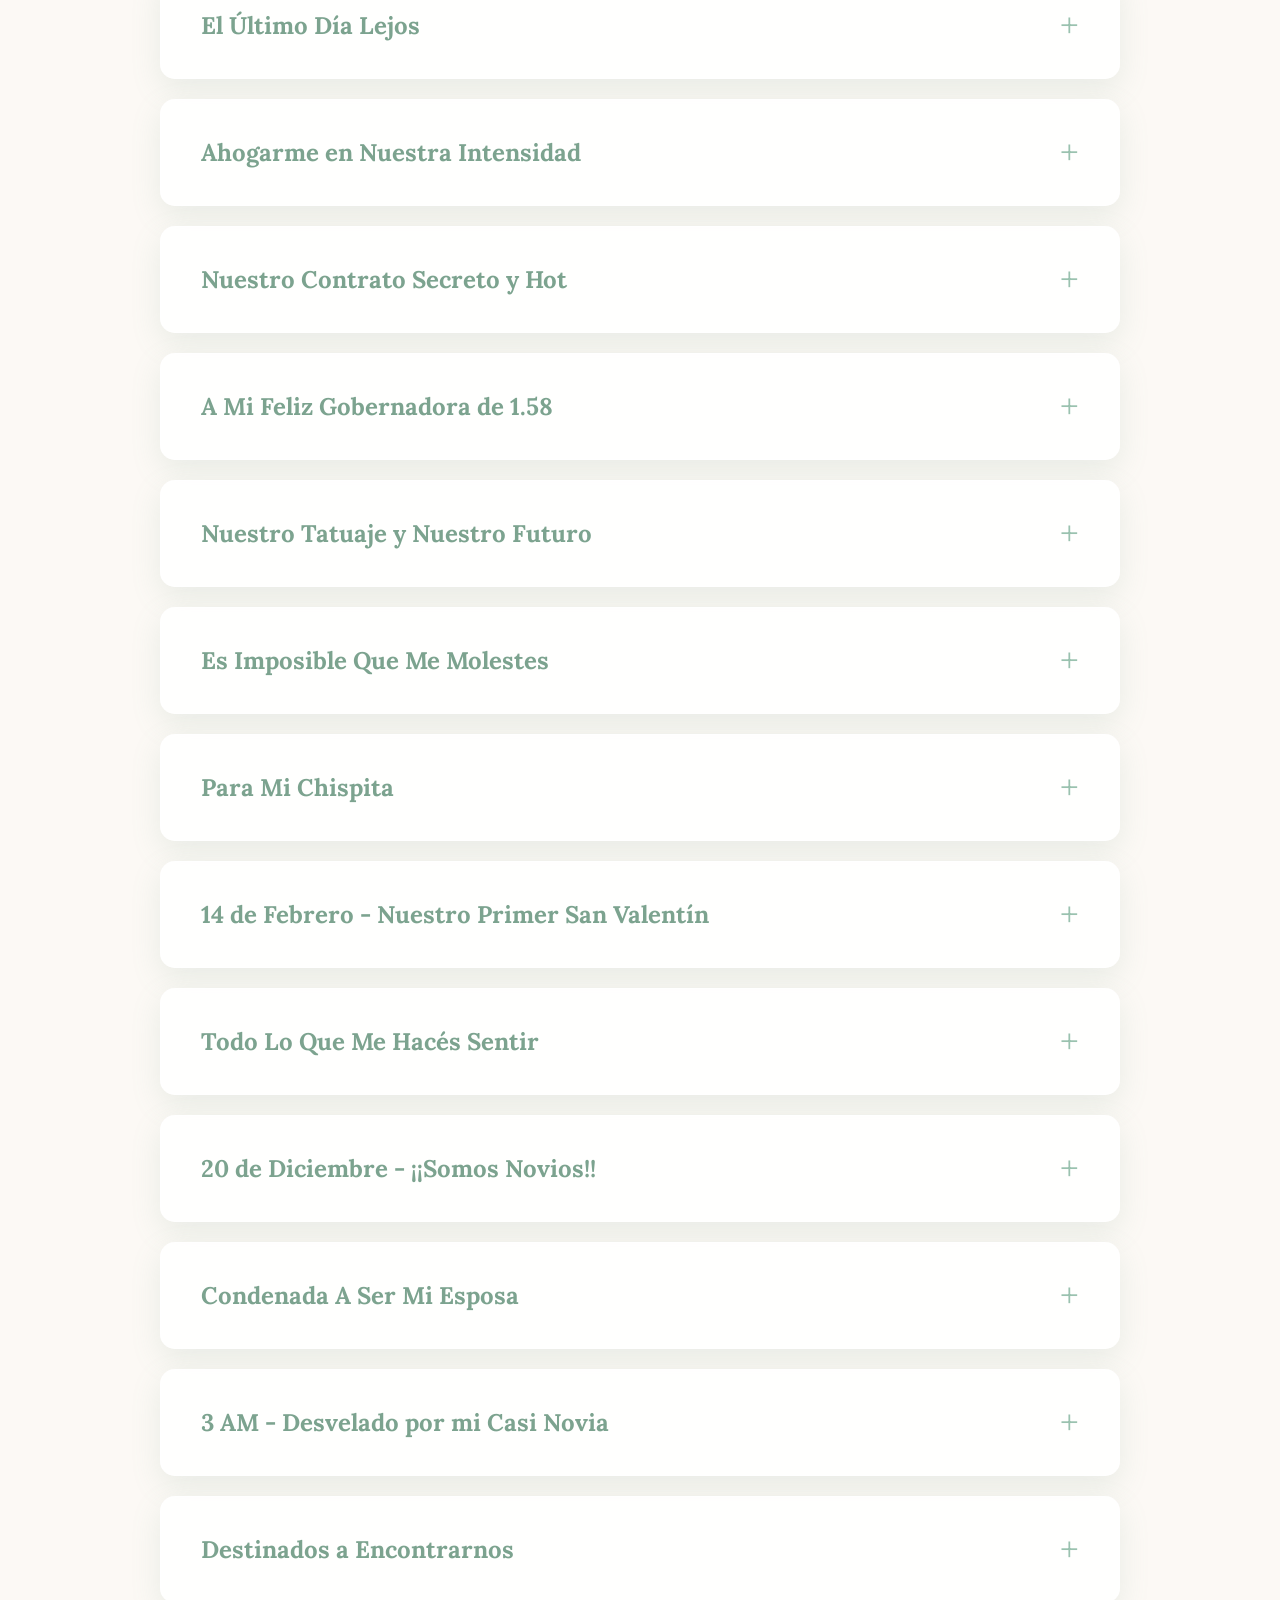
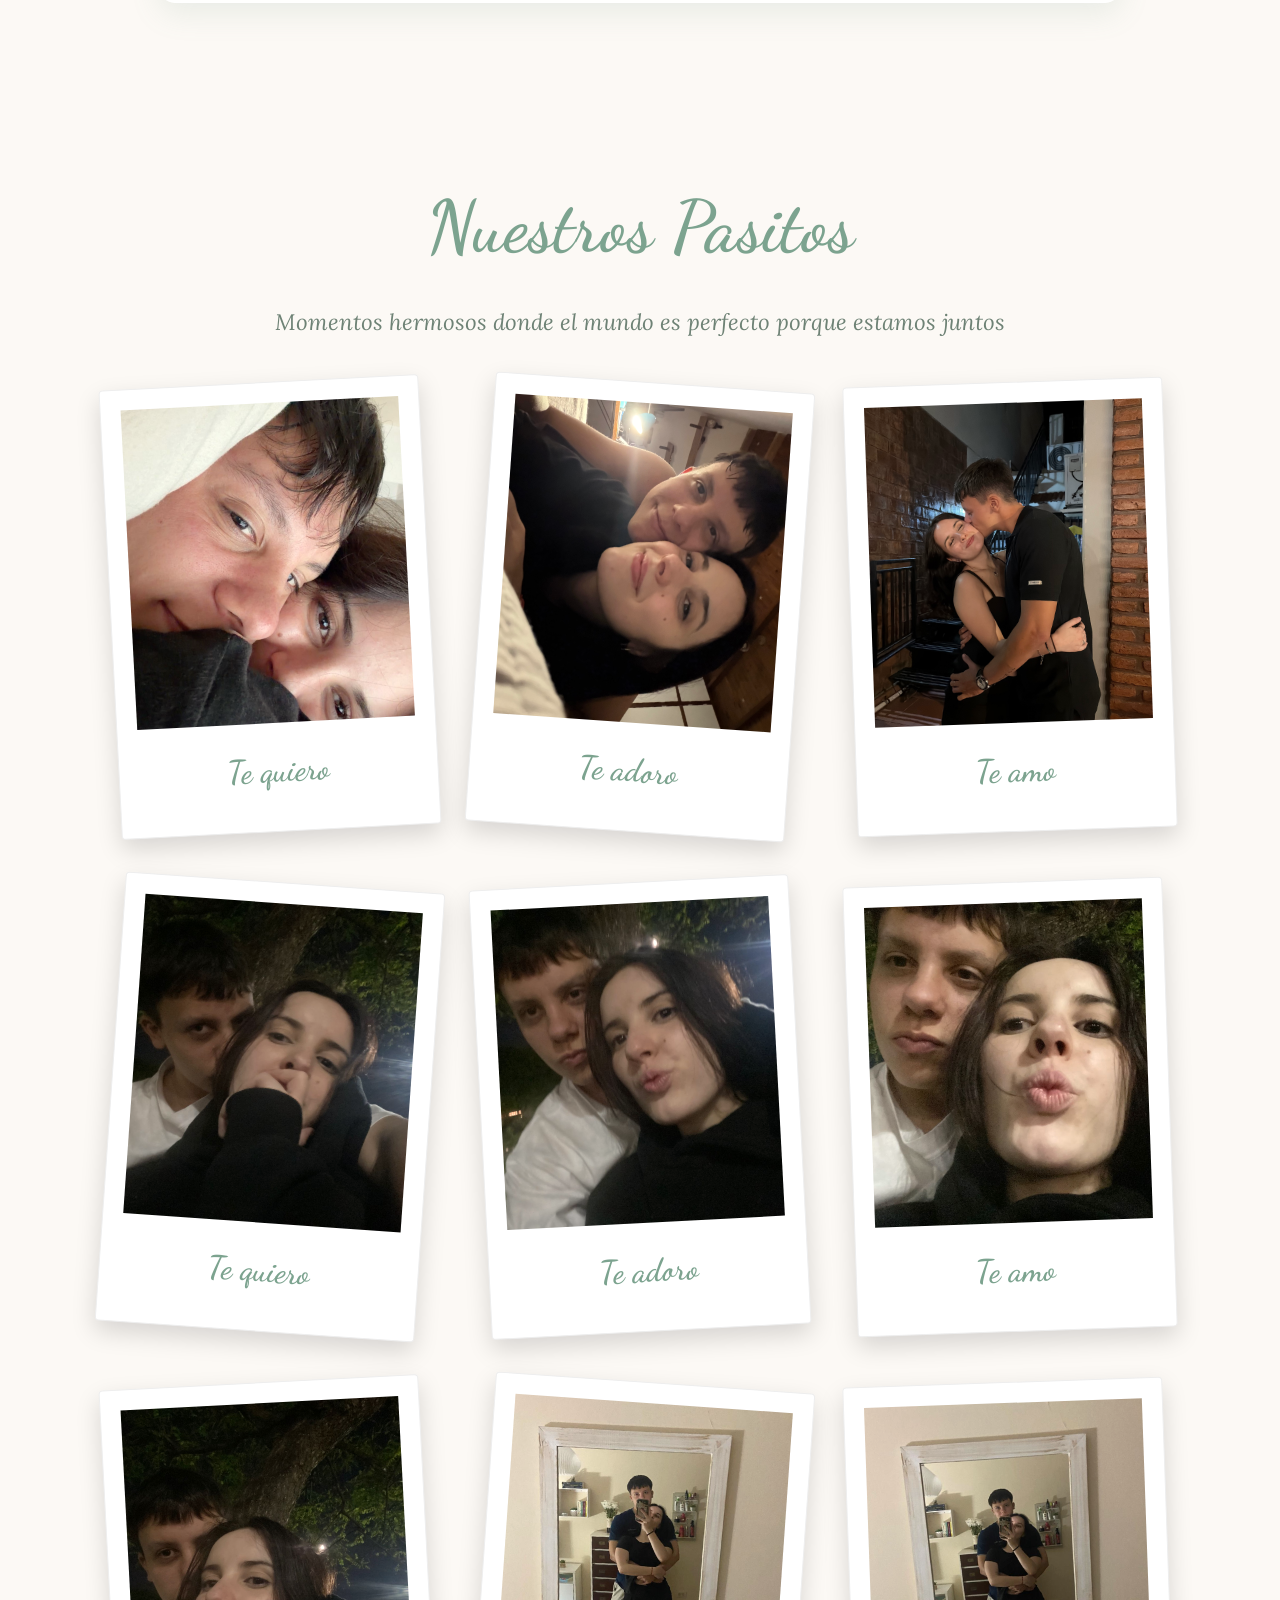
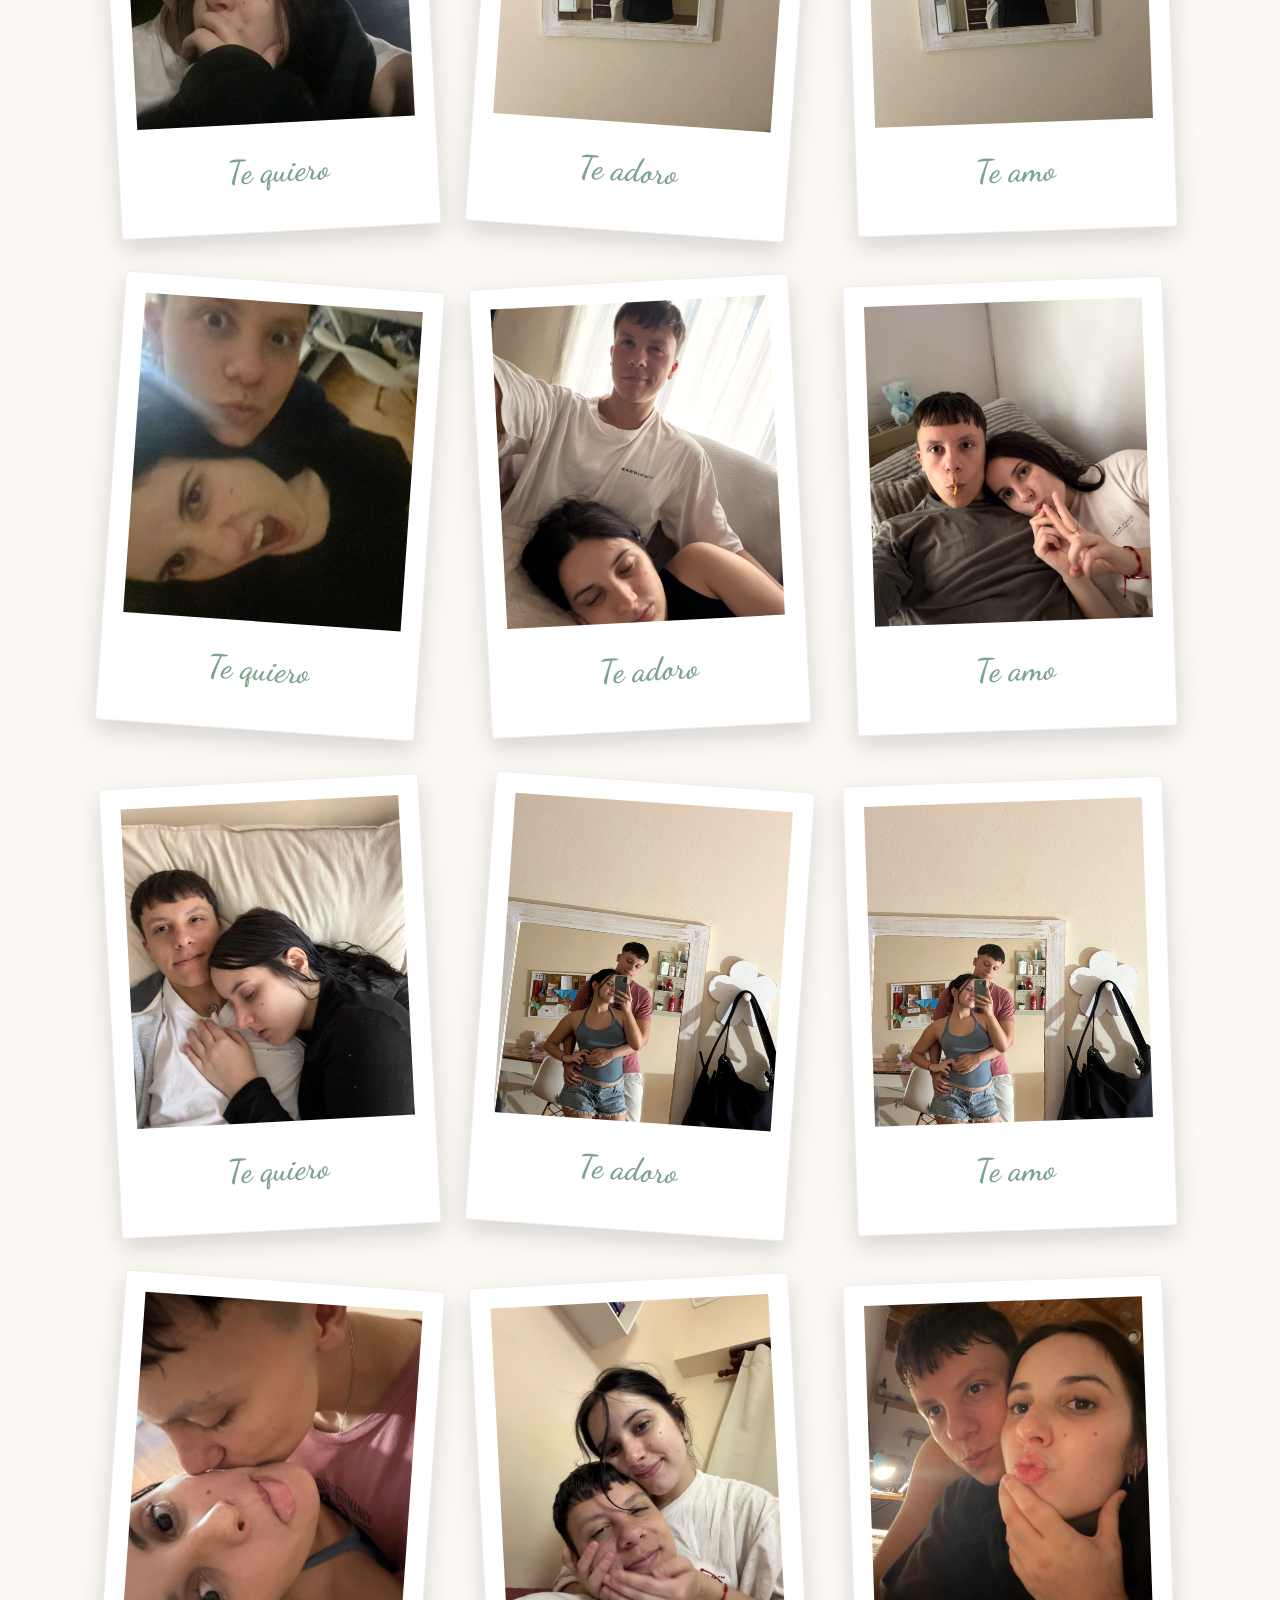
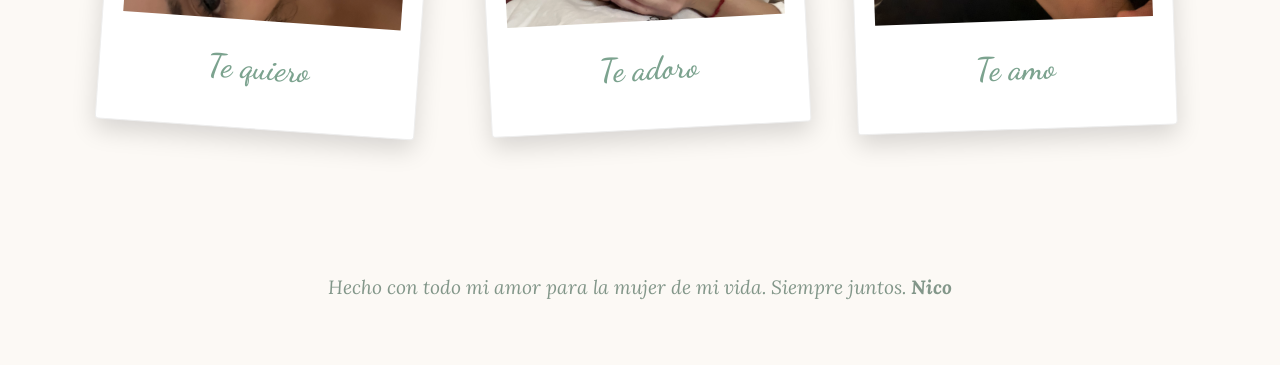
==== commit abea9a40: "agrego fotos" ====
--- a/index.html
+++ b/index.html
@@ -26,7 +26,7 @@
            <div class="carta-item">
             <button class="carta-cabecera">
                 <span class="fecha-btn">
-                    7 de Mayo de 2026 <span class="corazon-nuevo">💚</span>
+                    7 de Mayo de 2026 <span class="corazon-nuevo">💙</span>
                 </span>
                 <span class="icono-expandir">+</span>
             </button>
@@ -44,7 +44,7 @@
                     
                     <p>Te amo con mi vida, Tochi. Sos mi todo.</p>
                     
-                    <p class="firma">Nico 💚</p>
+                    <p class="firma">Nico 💙</p>
                 </div>
             </div>
         </div>
@@ -371,16 +371,67 @@
                 <img src="foto3.jpg" alt="Nuestro lugar seguro">
                 <p class="caption">Te amo</p>
             </div>
+
+            <div class="polaroid">
+                <img src="foto4.jpg" alt="Nuestro lugar seguro">
+                <p class="caption">Te quiero</p>
+            </div>
+
+            <div class="polaroid">
+                <img src="foto5.jpg" alt="Nuestro lugar seguro">
+                <p class="caption">Te adoro</p>
+            </div>
+            <div class="polaroid">
+                <img src="foto6.jpg" alt="Nuestro lugar seguro">
+                <p class="caption">Te amo</p>
+            </div><div class="polaroid">
+                <img src="foto7.jpg" alt="Nuestro lugar seguro">
+                <p class="caption">Te quiero</p>
+            </div><div class="polaroid">
+                <img src="foto8.jpg" alt="Nuestro lugar seguro">
+                <p class="caption">Te adoro</p>
+            </div><div class="polaroid">
+                <img src="foto9.jpg" alt="Nuestro lugar seguro">
+                <p class="caption">Te amo</p>
+            </div><div class="polaroid">
+                <img src="foto10.jpg" alt="Nuestro lugar seguro">
+                <p class="caption">Te quiero</p>
+            </div><div class="polaroid">
+                <img src="foto11.jpg" alt="Nuestro lugar seguro">
+                <p class="caption">Te adoro</p>
+            </div><div class="polaroid">
+                <img src="foto12.jpg" alt="Nuestro lugar seguro">
+                <p class="caption">Te amo</p>
+            </div><div class="polaroid">
+                <img src="foto13.jpg" alt="Nuestro lugar seguro">
+                <p class="caption">Te quiero</p>
+            </div><div class="polaroid">
+                <img src="foto14.jpg" alt="Nuestro lugar seguro">
+                <p class="caption">Te adoro</p>
+            </div><div class="polaroid">
+                <img src="foto15.jpg" alt="Nuestro lugar seguro">
+                <p class="caption">Te amo</p>
+            </div><div class="polaroid">
+                <img src="foto16.jpg" alt="Nuestro lugar seguro">
+                <p class="caption">Te quiero</p>
+            </div>
+            <div class="polaroid">
+                <img src="foto17.jpg" alt="Nuestro lugar seguro">
+                <p class="caption">Te adoro</p>
+            </div><div class="polaroid">
+                <img src="foto18.jpg" alt="Nuestro lugar seguro">
+                <p class="caption">Te amo</p>
+            </div>
         </div>
     </section>
 
 
-<button id="btn-mimos" class="btn-mimos">💙 Mensajitos de Emergencia 💚</button>
+<button id="btn-mimos" class="btn-mimos">💙 Mensajitos de Emergencia 💙</button>
 
     <div id="modal-mimos" class="modal-mimos oculta">
         <div class="modal-contenido">
             <span id="cerrar-modal" class="cerrar-modal">&times;</span>
-            <h3 class="modal-titulo">Para Tochi 💚</h3>
+            <h3 class="modal-titulo">Para Tochi 💙</h3>
             <p id="texto-mimo" class="texto-mimo"></p>
             <p class="firma-modal">Nico 💙</p>
         </div>
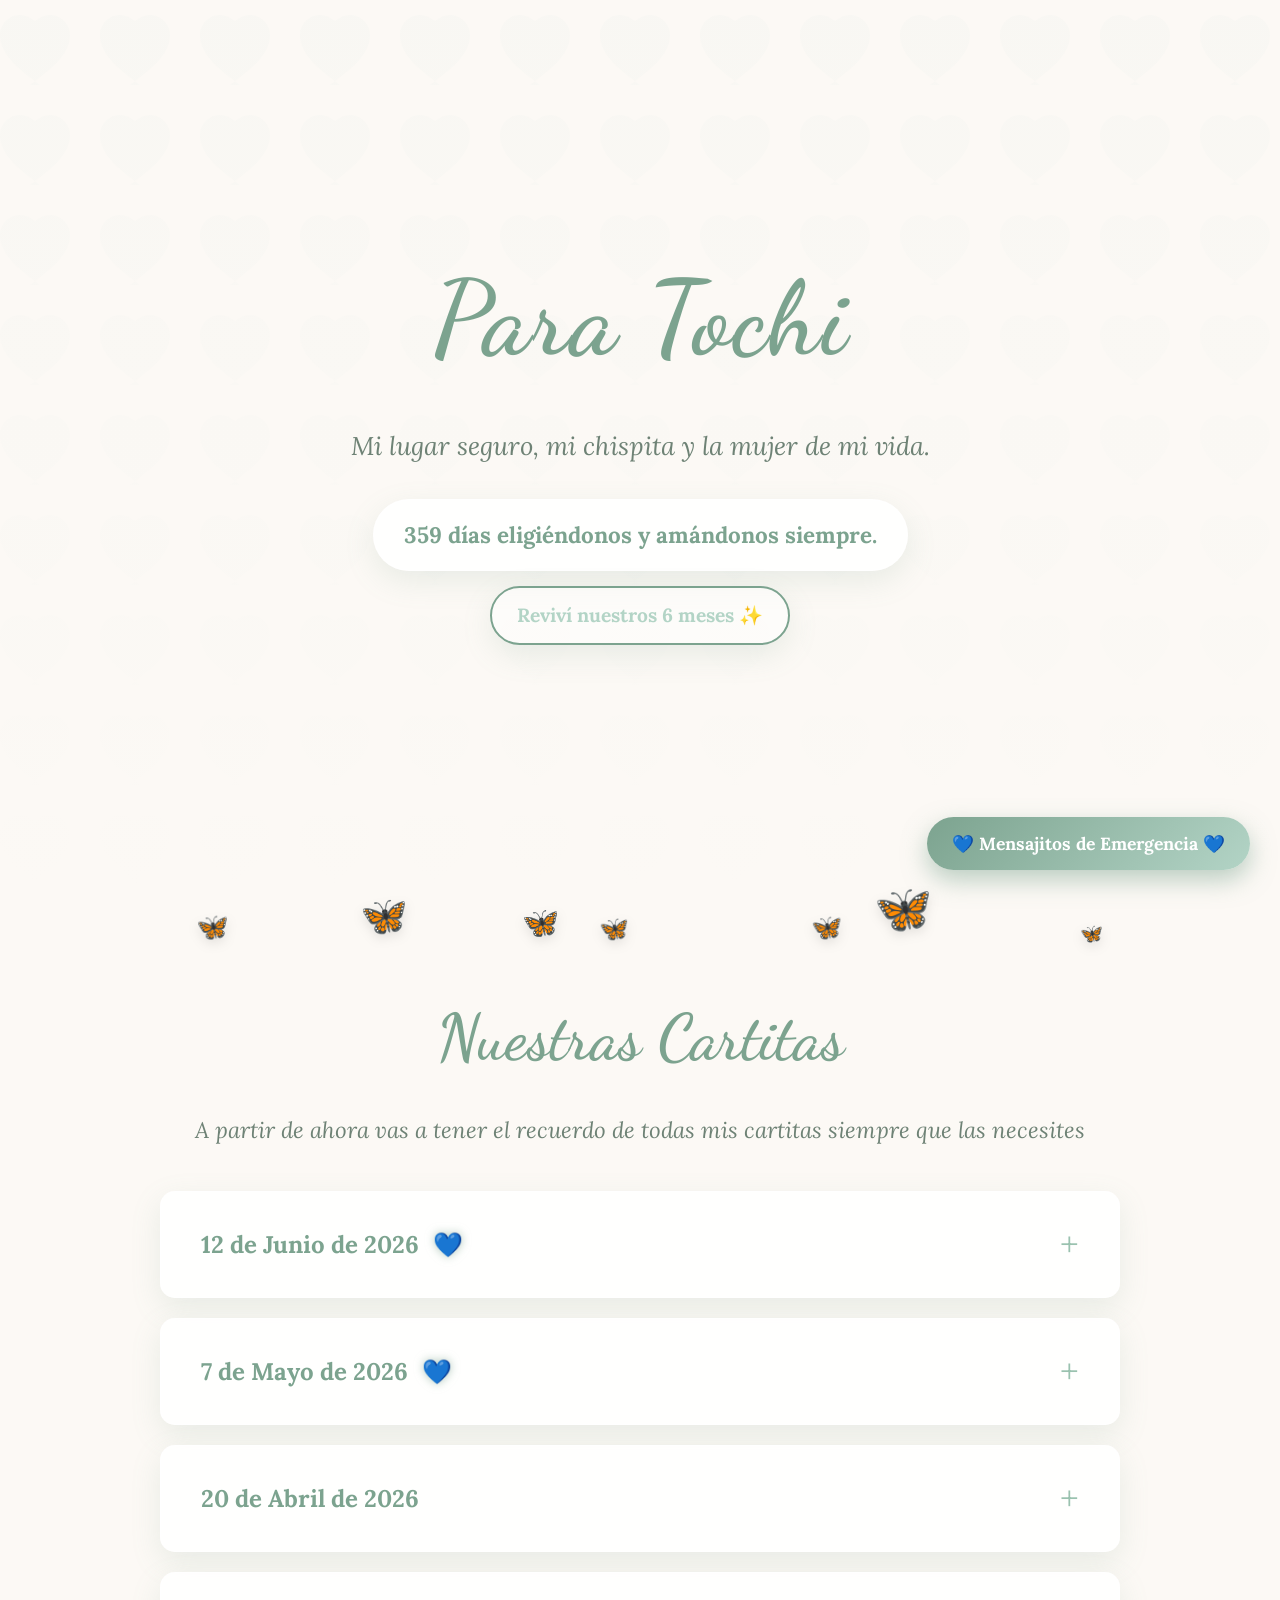
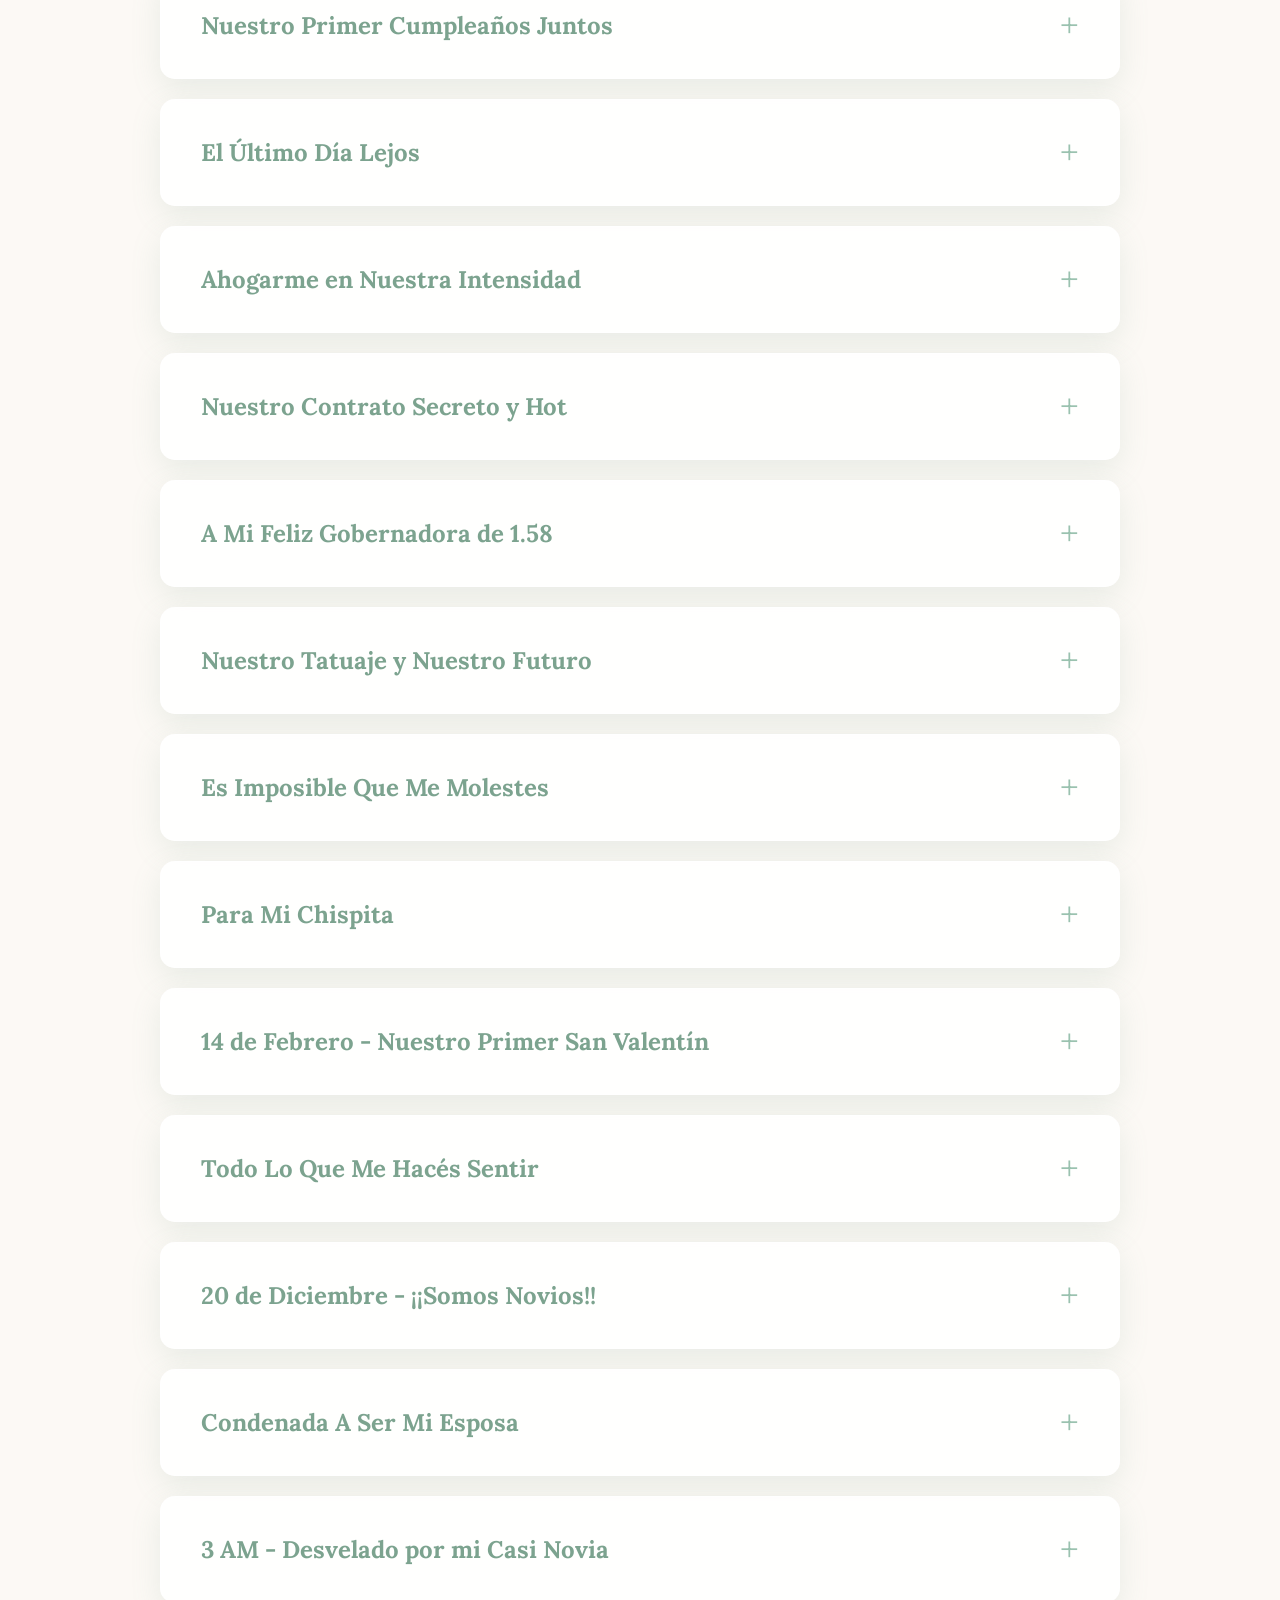
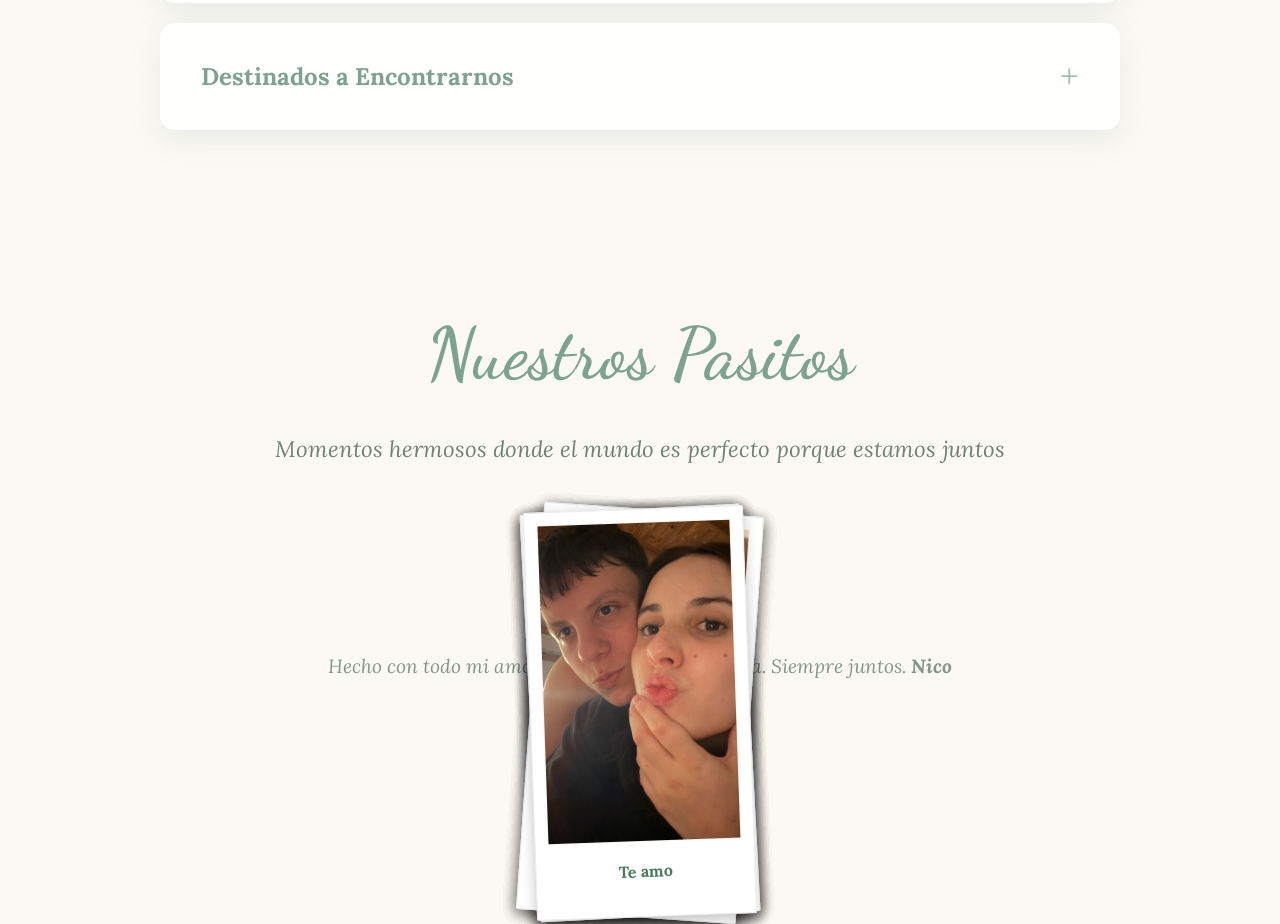
==== commit b49af7e0: "6 meses (falta carta)" ====
--- a/index.html
+++ b/index.html
@@ -14,6 +14,9 @@
             <h1>Para Tochi</h1>
             <p>Mi lugar seguro, mi chispita y la mujer de mi vida.</p>
             <div id="contador" class="contador"></div>
+            <div class="contenedor-enlace">
+            <a href="corazon.html" class="btn-enlace-especial">Reviví nuestros 6 meses ✨</a>
+        </div>
         </div>
     </header>
 
@@ -23,6 +26,22 @@
         
         <div class="acordeon">
             
+        <div class="carta-item">
+            <button class="carta-cabecera">
+                <span class="fecha-btn">
+                    12 de Junio de 2026 <span class="corazon-nuevo">💙</span>
+                </span>
+                <span class="icono-expandir">+</span>
+            </button>
+            <div class="carta-contenido">
+                <div class="texto-interno">
+                    
+                    <p class="firma">Nico 💙</p>
+                </div>
+            </div>
+        </div>
+
+
            <div class="carta-item">
             <button class="carta-cabecera">
                 <span class="fecha-btn">
--- a/style.css
+++ b/style.css
@@ -647,4 +647,134 @@
 /* En modo noche, le damos un brillo un poco más azulado/celeste */
 body.modo-noche .corazon-nuevo {
     filter: drop-shadow(0 0 8px rgba(138, 164, 200, 0.8));
-}+}
+
+/* =========================================
+   BOTÓN HACIA OTRA PÁGINA (6 MESES)
+========================================= */
+.contenedor-enlace {
+    text-align: center;
+    margin-top: 15px; /* Lo separa un poquito del contador */
+    margin-bottom: 30px;
+}
+
+.btn-enlace-especial {
+    display: inline-block;
+    background: rgba(255, 255, 255, 0.5);
+    color: var(--color-principal);
+    border: 2px solid var(--color-secundario);
+    padding: 10px 25px;
+    border-radius: 50px;
+    text-decoration: none; /* Le saca el subrayado feo de los links */
+    font-family: 'Lora', serif;
+    font-weight: bold;
+    transition: all 0.3s ease;
+    box-shadow: var(--sombra-suave);
+}
+
+/* Efecto al pasar el mouse por encima */
+.btn-enlace-especial:hover {
+    background: var(--color-secundario);
+    color: white;
+    transform: translateY(-3px); /* Se levanta un poquito */
+}
+
+/* Adaptación para el Modo Noche de Cucharita */
+body.modo-noche .btn-enlace-especial {
+    background: rgba(13, 19, 33, 0.6);
+    border-color: var(--color-secundario);
+    color: var(--color-secundario) !important;
+}
+
+body.modo-noche .btn-enlace-especial:hover {
+    background: var(--color-secundario);
+    color: #0d1321 !important;
+}
+
+/* =========================================
+           1. POLAROIDS NORMALES (Simples)
+        ========================================= */
+        .polaroid {
+            position: absolute;
+            background: #ffffff;
+            width: 220px; /* Definimos el ancho en el marco, no en la foto */
+            padding: 12px 12px 30px 12px;
+            box-shadow: 0 4px 15px rgba(0,0,0,0.15);
+            border-radius: 2px;
+            cursor: grab;
+            user-select: none;
+            touch-action: none;
+            transition: transform 0.1s ease, box-shadow 0.2s ease;
+            z-index: 10;
+        }
+
+        .polaroid img {
+            width: 100%; /* La foto ocupa exactamente el espacio interno del marco */
+            aspect-ratio: 1 / 1; /* Fuerza a que sea un cuadrado perfecto SIEMPRE */
+            object-fit: cover; /* Recorta los bordes sobrantes sin estirar ni deformar a Tochi ni a vos */
+            border: 1px solid #f0f0f0;
+            display: block; /* Evita márgenes fantasma debajo de la imagen */
+        }
+
+        .polaroid p {
+            margin-top: 15px;
+            text-align: center;
+            font-family: 'Lora', serif;
+            font-size: 1rem;
+            color: #4a7c59;
+            font-weight: bold;
+        }
+
+        /* Estado al arrastrar */
+        .polaroid.dragging {
+            cursor: grabbing;
+            box-shadow: 0 10px 25px rgba(74, 124, 89, 0.3);
+            transform: scale(1.05);
+            z-index: 1000 !important;
+        }
+
+        /* =========================================
+           2. POLAROID DOBLE (Dos fotos a medida)
+        ========================================= */
+        .polaroid.polaroid-doble {
+            width: 280px; /* Un marco más ancho para que entren bien las dos */
+            padding: 15px;
+            display: flex;
+            flex-direction: column;
+            justify-content: space-between;
+        }
+
+        .fotos-container {
+            width: 100%;
+            aspect-ratio: 1 / 1; /* El contenedor de las dos fotos es un cuadrado perfecto */
+            position: relative;
+        }
+
+        /* Regla general para ambas fotos de la doble */
+        .polaroid-doble .foto-top-left,
+        .polaroid-doble .foto-bottom-right {
+            position: absolute;
+            width: 62%; /* Ocupan un poco más de la mitad para solaparse con estilo */
+            aspect-ratio: 1 / 1; /* Cuadrados perfectos */
+            object-fit: cover; /* Recorte automático a medida */
+            border: 1px solid #f0f0f0;
+        }
+
+        .polaroid-doble .foto-top-left {
+            top: 0;
+            left: 0;
+            z-index: 1;
+        }
+
+        .polaroid-doble .foto-bottom-right {
+            bottom: 0;
+            right: 0;
+            z-index: 2;
+            box-shadow: -2px -2px 10px rgba(0,0,0,0.1); /* Sombrita para despegarla de la otra foto */
+        }
+
+        .polaroid-doble p {
+            margin-top: 15px;
+            margin-bottom: 0;
+            font-size: 1.1rem;
+        }
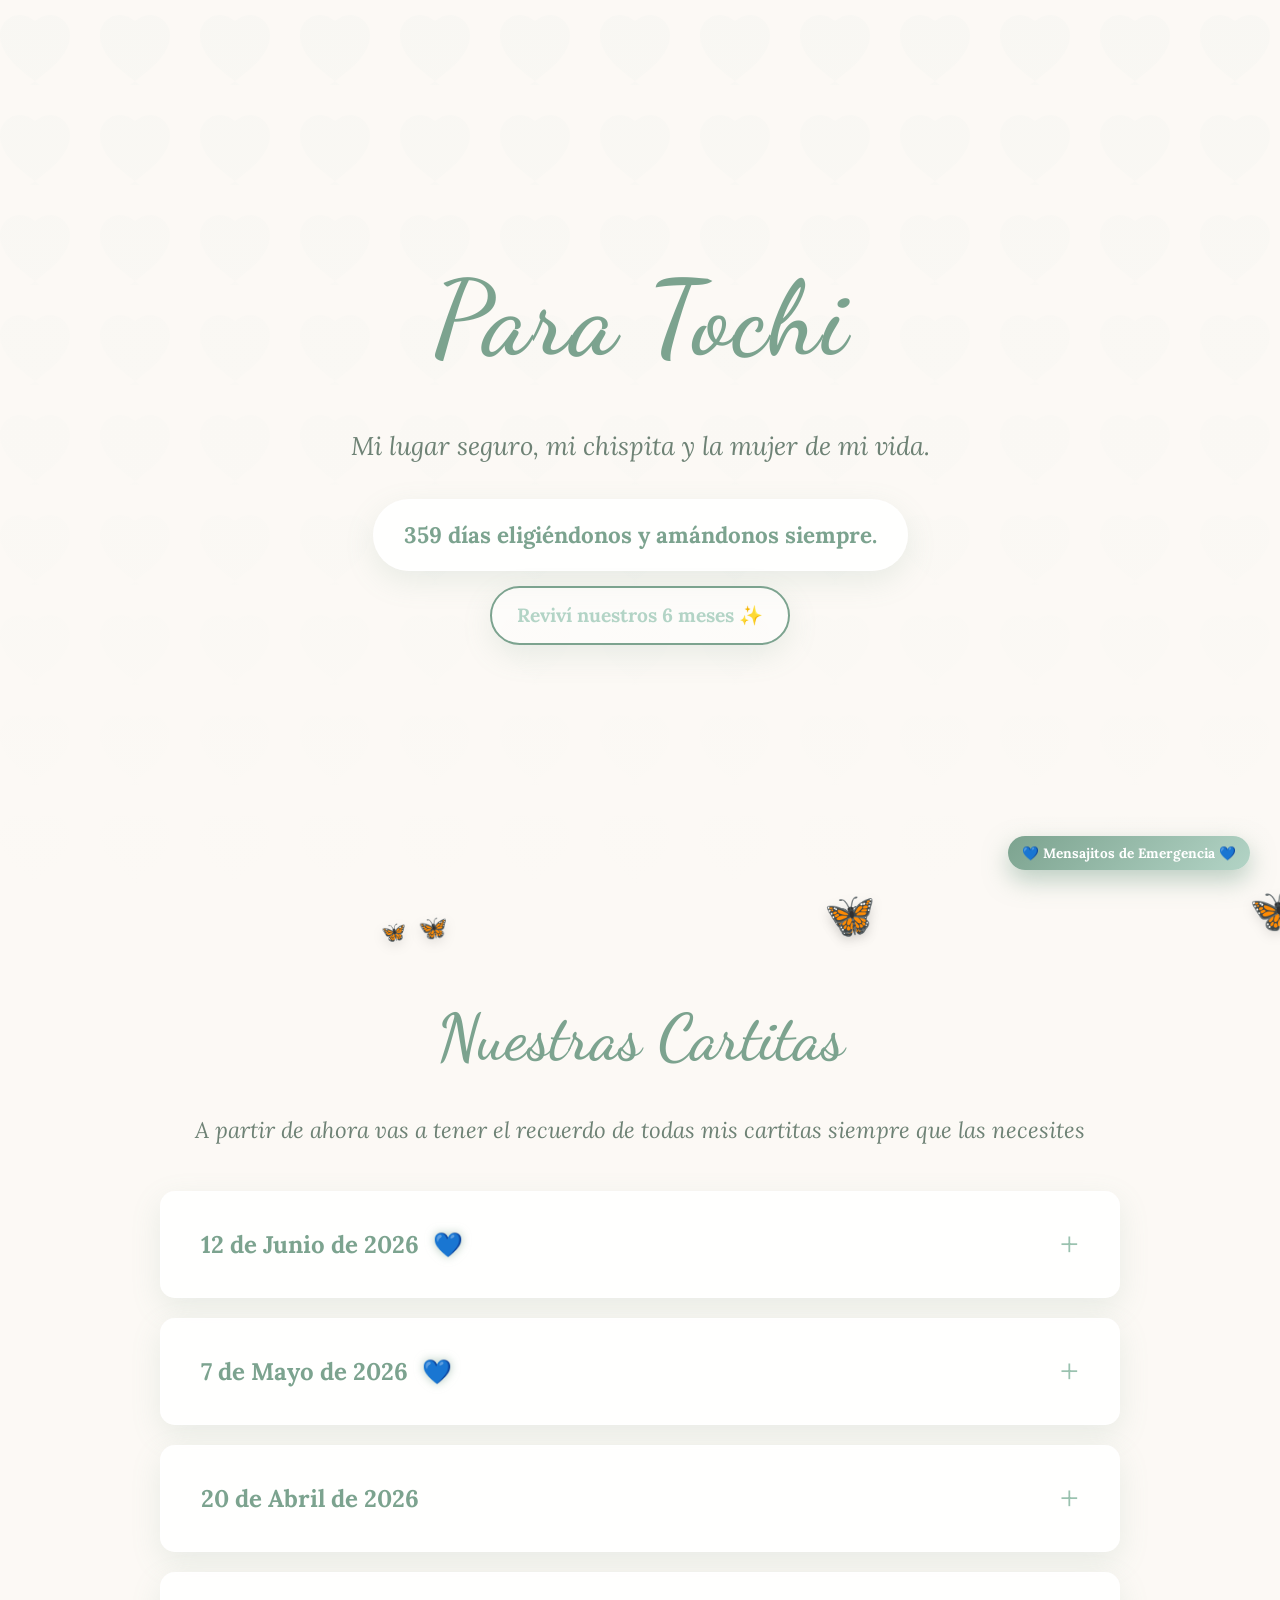
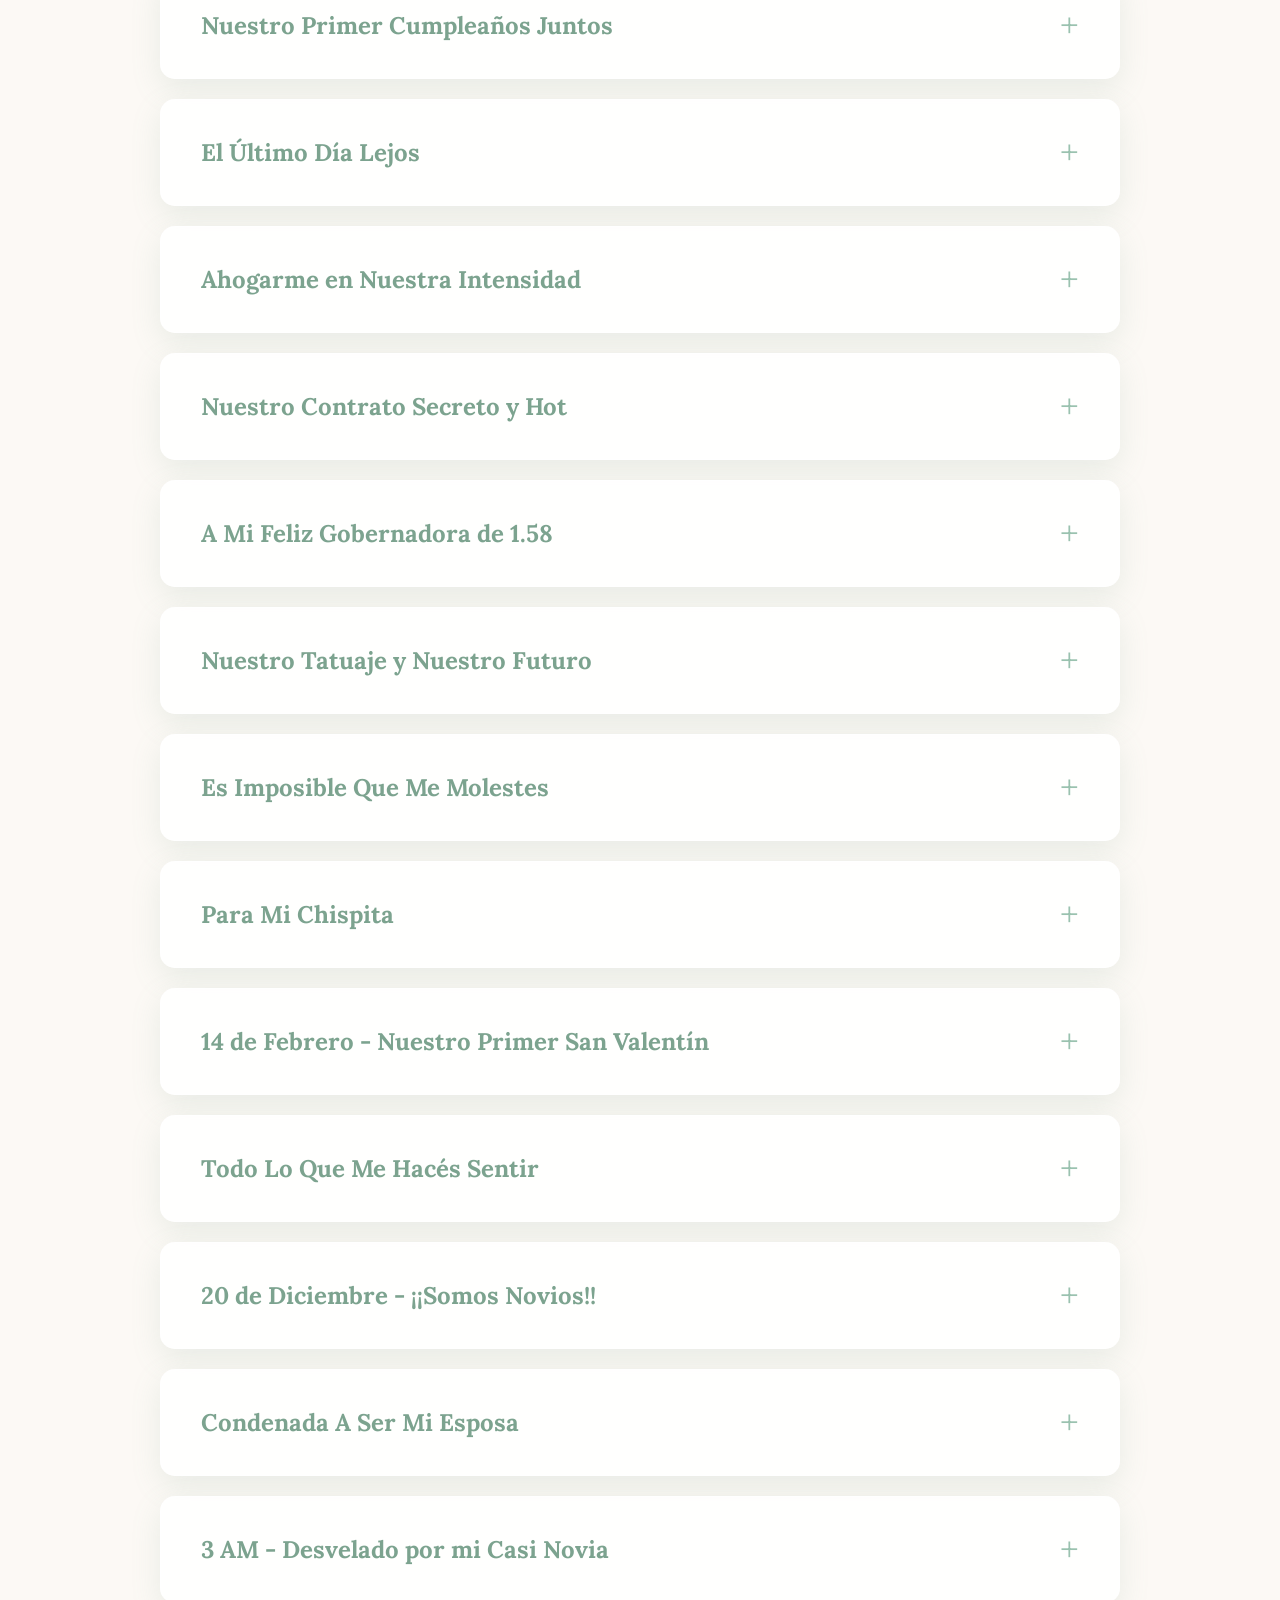
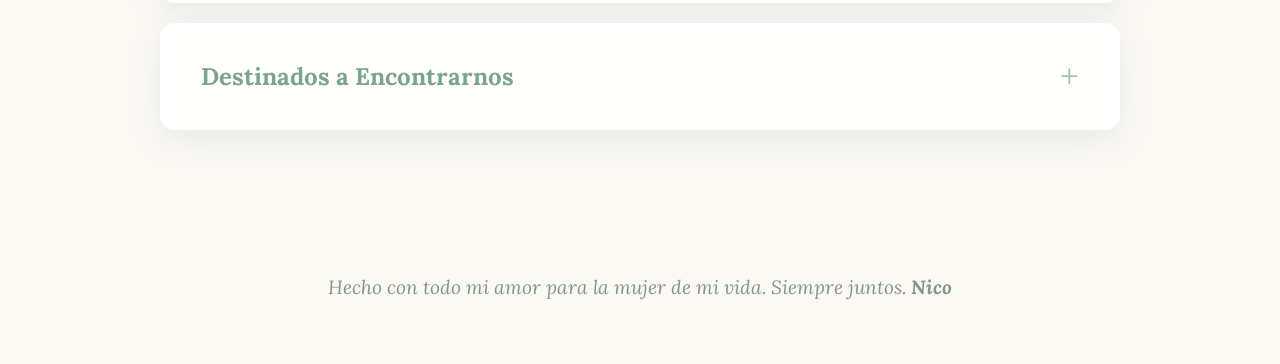
==== commit a9183e24: "mas cambios (falta carta)" ====
--- a/index.html
+++ b/index.html
@@ -371,7 +371,7 @@
         </div>
     </section>
 
-    <section class="galeria-section">
+    <!--section class="galeria-section">
         <h2>Nuestros Pasitos</h2>
         <p class="subtitulo-galeria">Momentos hermosos donde el mundo es perfecto porque estamos juntos</p>
         
@@ -443,8 +443,7 @@
             </div>
         </div>
     </section>
-
-
+    -->
 <button id="btn-mimos" class="btn-mimos">💙 Mensajitos de Emergencia 💙</button>
 
     <div id="modal-mimos" class="modal-mimos oculta">
--- a/style.css
+++ b/style.css
@@ -370,10 +370,10 @@
     background: linear-gradient(135deg, var(--color-secundario), var(--color-principal));
     color: white;
     border: none;
-    padding: 15px 25px;
+    padding: 8px 14px;
     border-radius: 50px;
     font-family: 'Lora', serif;
-    font-size: 1.1rem;
+    font-size: 0.85rem;
     font-weight: bold;
     box-shadow: 0 10px 25px rgba(124, 163, 143, 0.5);
     cursor: pointer;
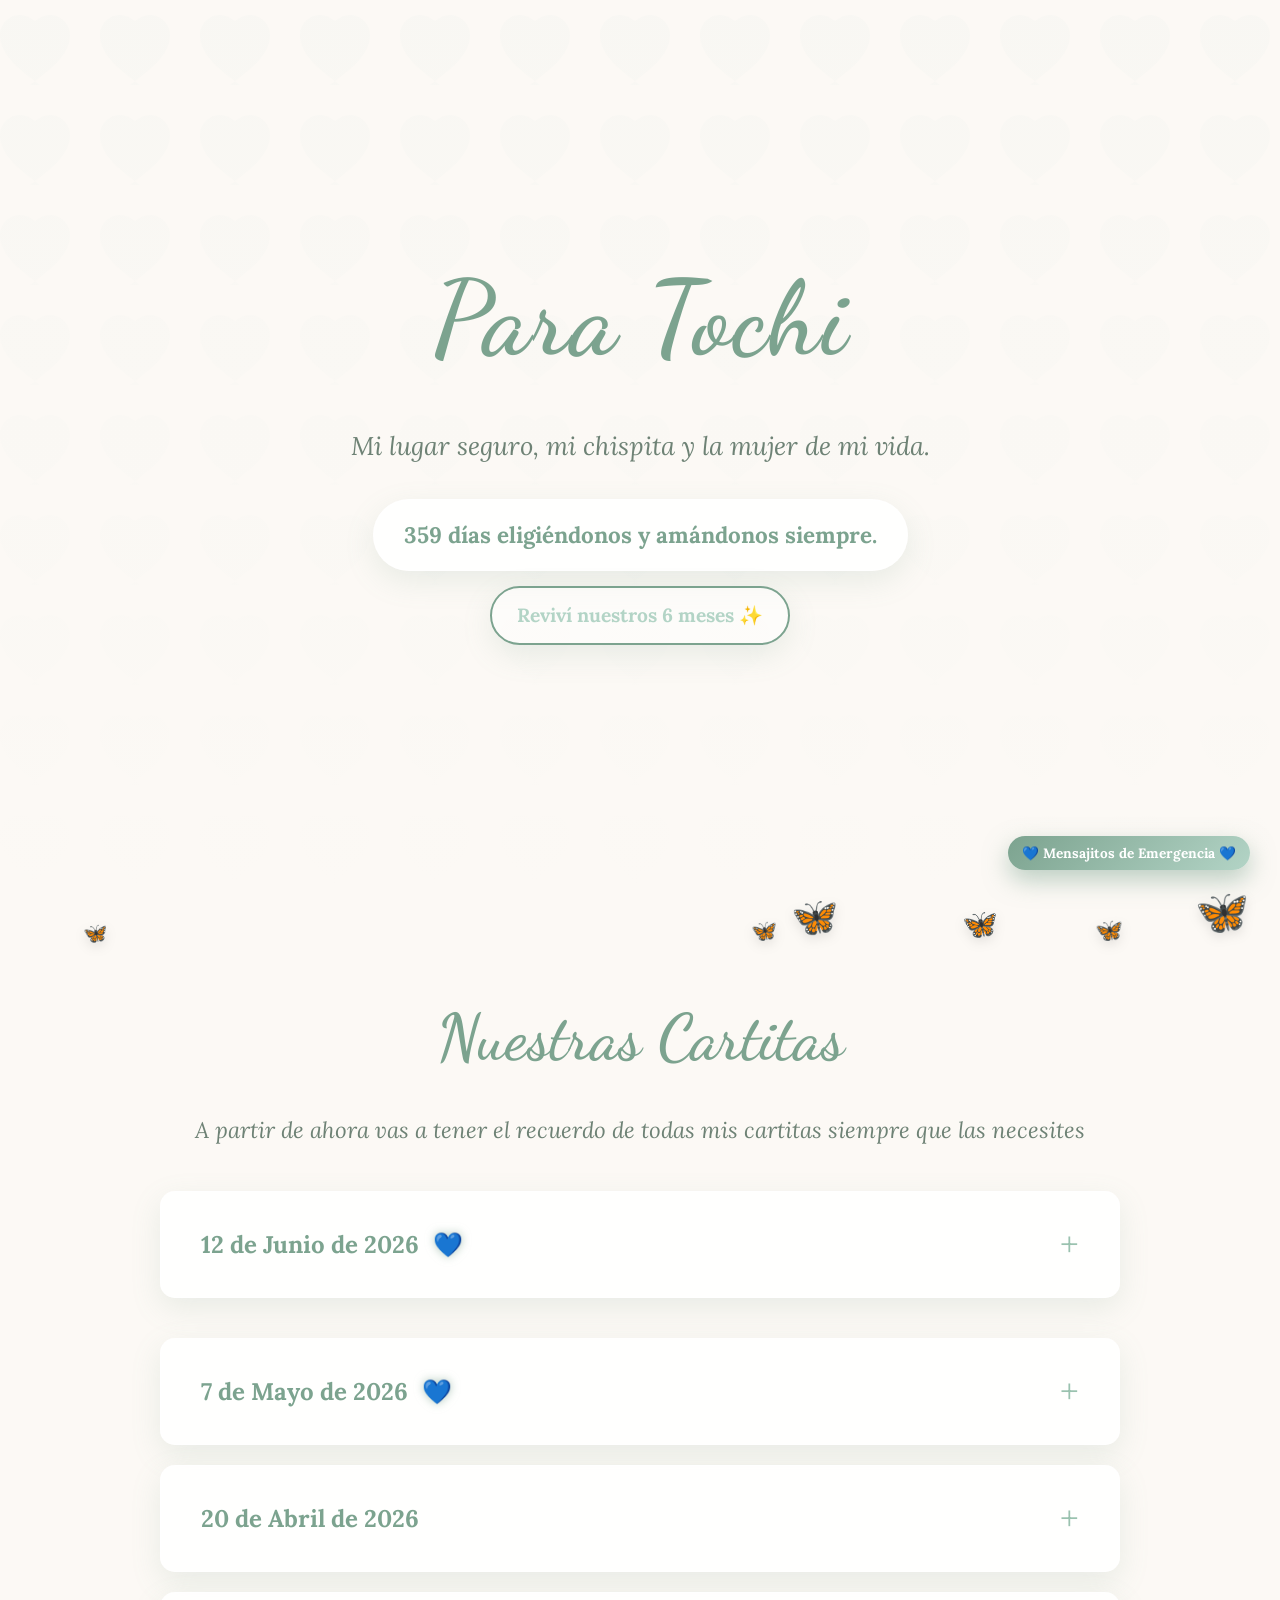
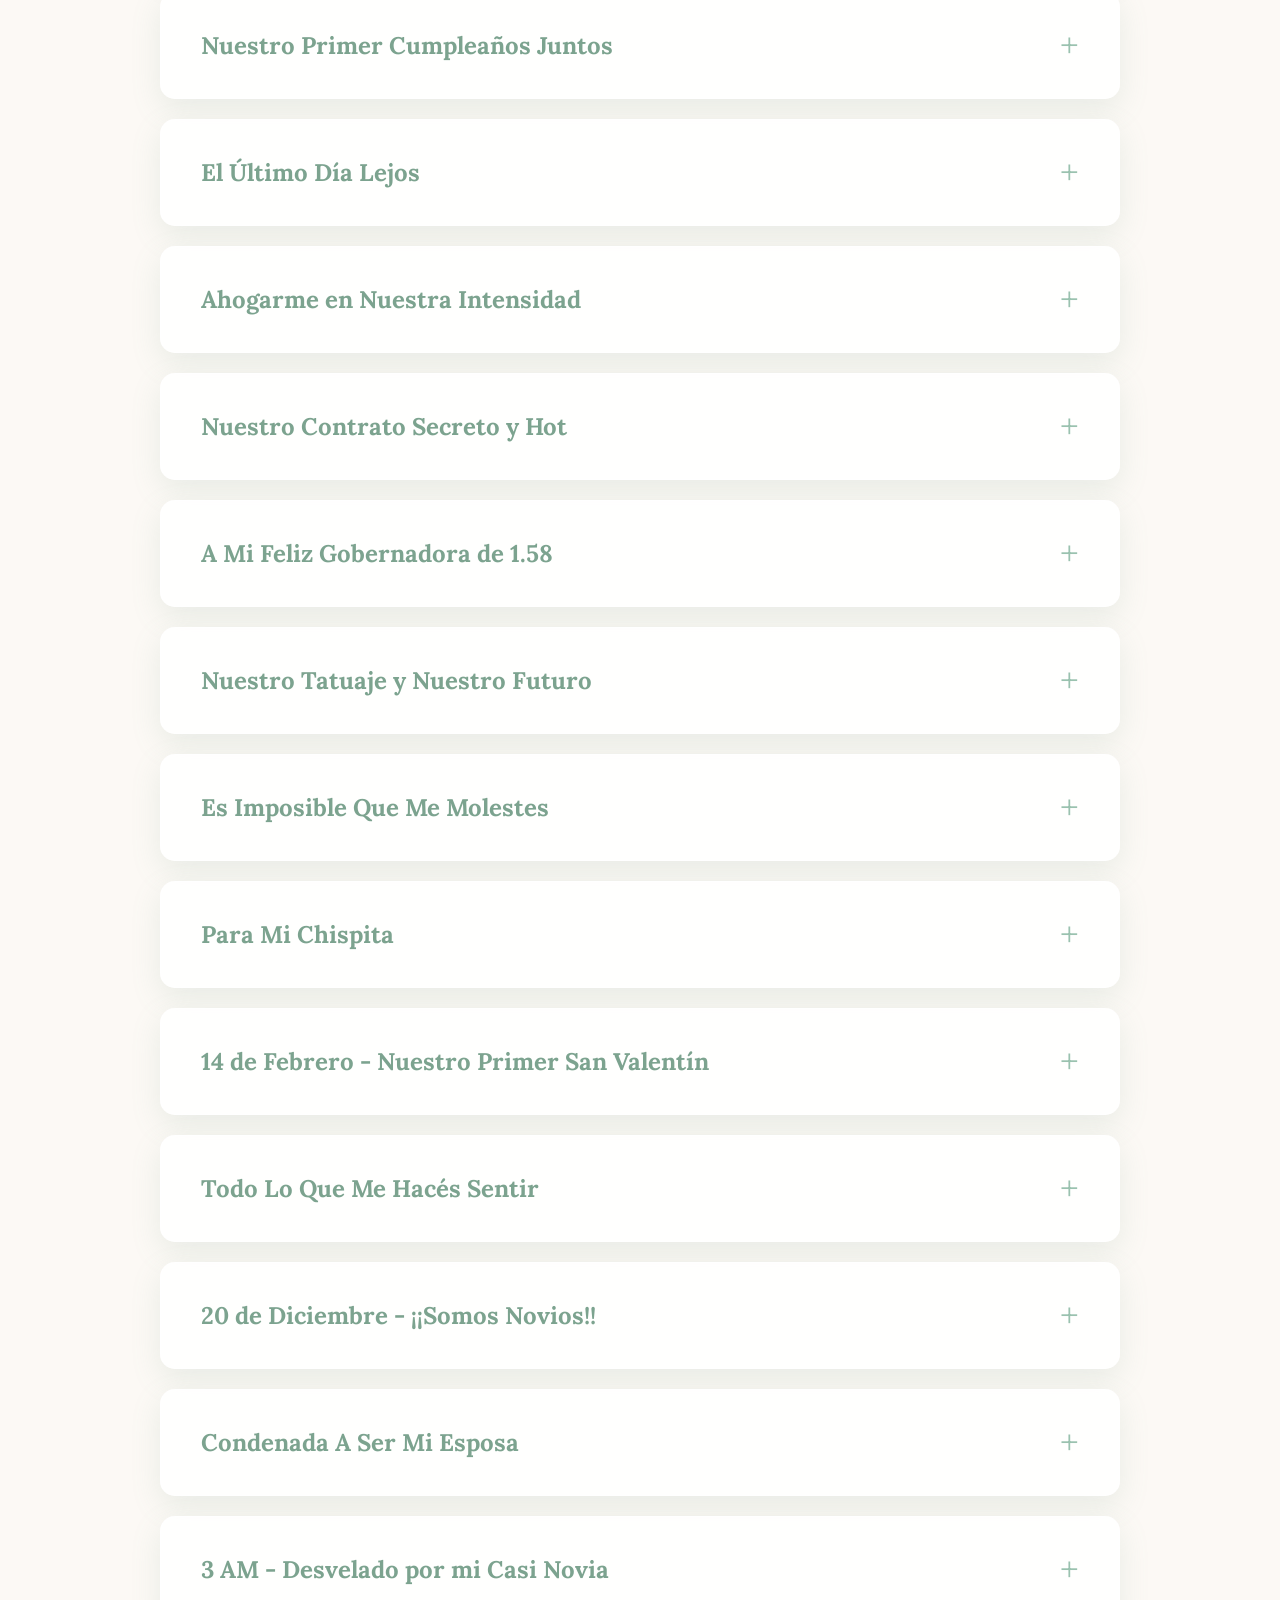
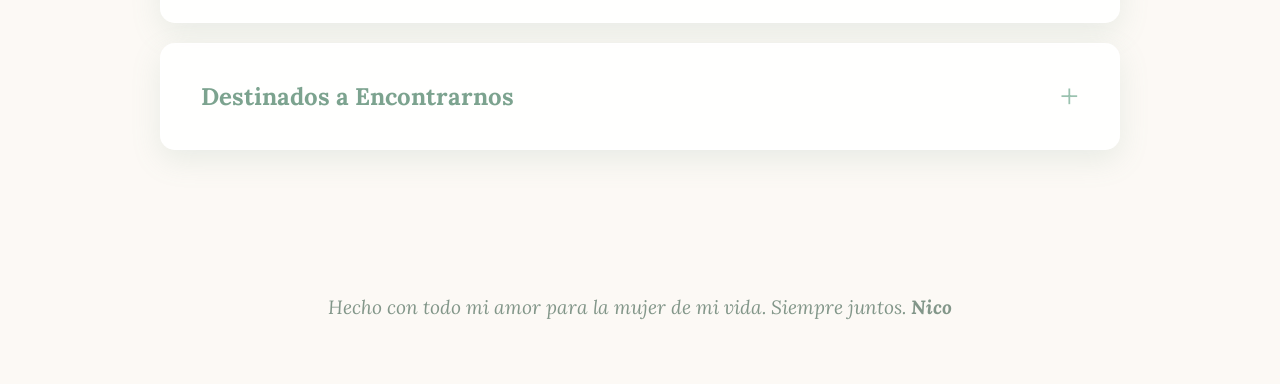
==== commit f533d393: "regalo listo" ====
--- a/index.html
+++ b/index.html
@@ -35,10 +35,24 @@
             </button>
             <div class="carta-contenido">
                 <div class="texto-interno">
-                    
-                    <p class="firma">Nico 💙</p>
-                </div>
-            </div>
+                <p>Hola mi amor,</p>
+                
+                <p>Esta cartita va a ser un poquito más especial, ¡es por nuestros 6 meses! Voy a intentar contarte, lo mejor que pueda, lo especial y única que sos para mí.</p>
+                
+                <p>Tochi, me cambiaste la vida. Me mostraste lo que es amar de forma incondicional e infinita, me hacés una mejor persona y me mostraste lo hermosa que es una relación llena de amor y confianza ciega. Durante este tiempito juntos me mostraste cómo ser una mejor persona, cómo crecer para poder hacer nuestra relación más fuerte cada día, cómo afrontar mis miedos y mis dificultades, cómo tomar control de mis mayores inseguridades y cómo lograr ser la persona más perfecta que pueda ser para vos, y solo para vos.</p>
+                
+                <p>Tuvimos nuestros momentos más difíciles, donde tuvimos que ser más fuertes que nunca, y los superamos saliendo todavía más fuertes y más decididos en que lo nuestro es para siempre. Puede que tenga mis momentos de enojón y de malhumorado, pero mi amor por vos siempre es más grande que cualquier otra emoción; realmente, amor, muero antes de perderte, muero antes de no seguir a tu lado. El otro día te dije enojado que era capaz de irme de tu casa, eso debo admitirte que no es verdad: para mí es imposible hacer eso, como mucho te hubiese esperado del otro lado de la puerta. Porque todo lo que siento por vos es amor y estoy perdidamente enamorado de vos; es imposible perderme cuando mi objetivo de vida es estar a tu lado por el resto de mi vida. Las peleas son algo normal, los desacuerdos también, y es algo que cada día vamos aprendiendo a manejar mejor. Vamos a tener nuestras semanas más chocantes, otras más tranquilas, pero siempre que nos sigamos amando como lo hacemos, cada día más, vamos a estar súper bien siempre. Voy a mejorar a tu lado cada día, quiero ser el mejor novio del mundo para vos y quiero aprender junto a vos siempre. Tenemos algo hermoso que es que, después de cada uno de nuestros desacuerdos, nos pedimos perdón, nos decimos que nos amamos y al instante intentamos mejorar y entendernos. Nos demostramos el uno al otro lo que realmente importa: crecer juntos y ser mejores cada día.</p>
+                
+                <p>Como te decía antes, mi amor, me cambiaste la vida por completo, sin vos estoy vacío. Te amo con todo lo que soy, me diste los primeros 6 meses más hermosos de toda mi vida. Sos la mujer más hermosa del mundo y para mis ojos siempre lo vas a ser. Mis objetivos más lindos son en los que estoy a tu lado, y solo veo un futuro si es con vos. Gracias, Tochi, por todo el amor que me das, por todo lo que me hacés sentir, sos lo mejor que me pasó en la vida.</p>
+                
+                <p class="despedida" style="font-weight: bold; margin-top: 25px;">¡Felices 6 meses, mi amor, sos mi vida!</p>
+                <p class="firma" style="margin-top: 15px; font-style: italic;">Con todo el amor de la galaxia mundial,<br>Nico &lt;3</p>
+                </div>
+            </div>
+        </div>
+
+        <div class="carta-item-larga">
+            
         </div>
 
 
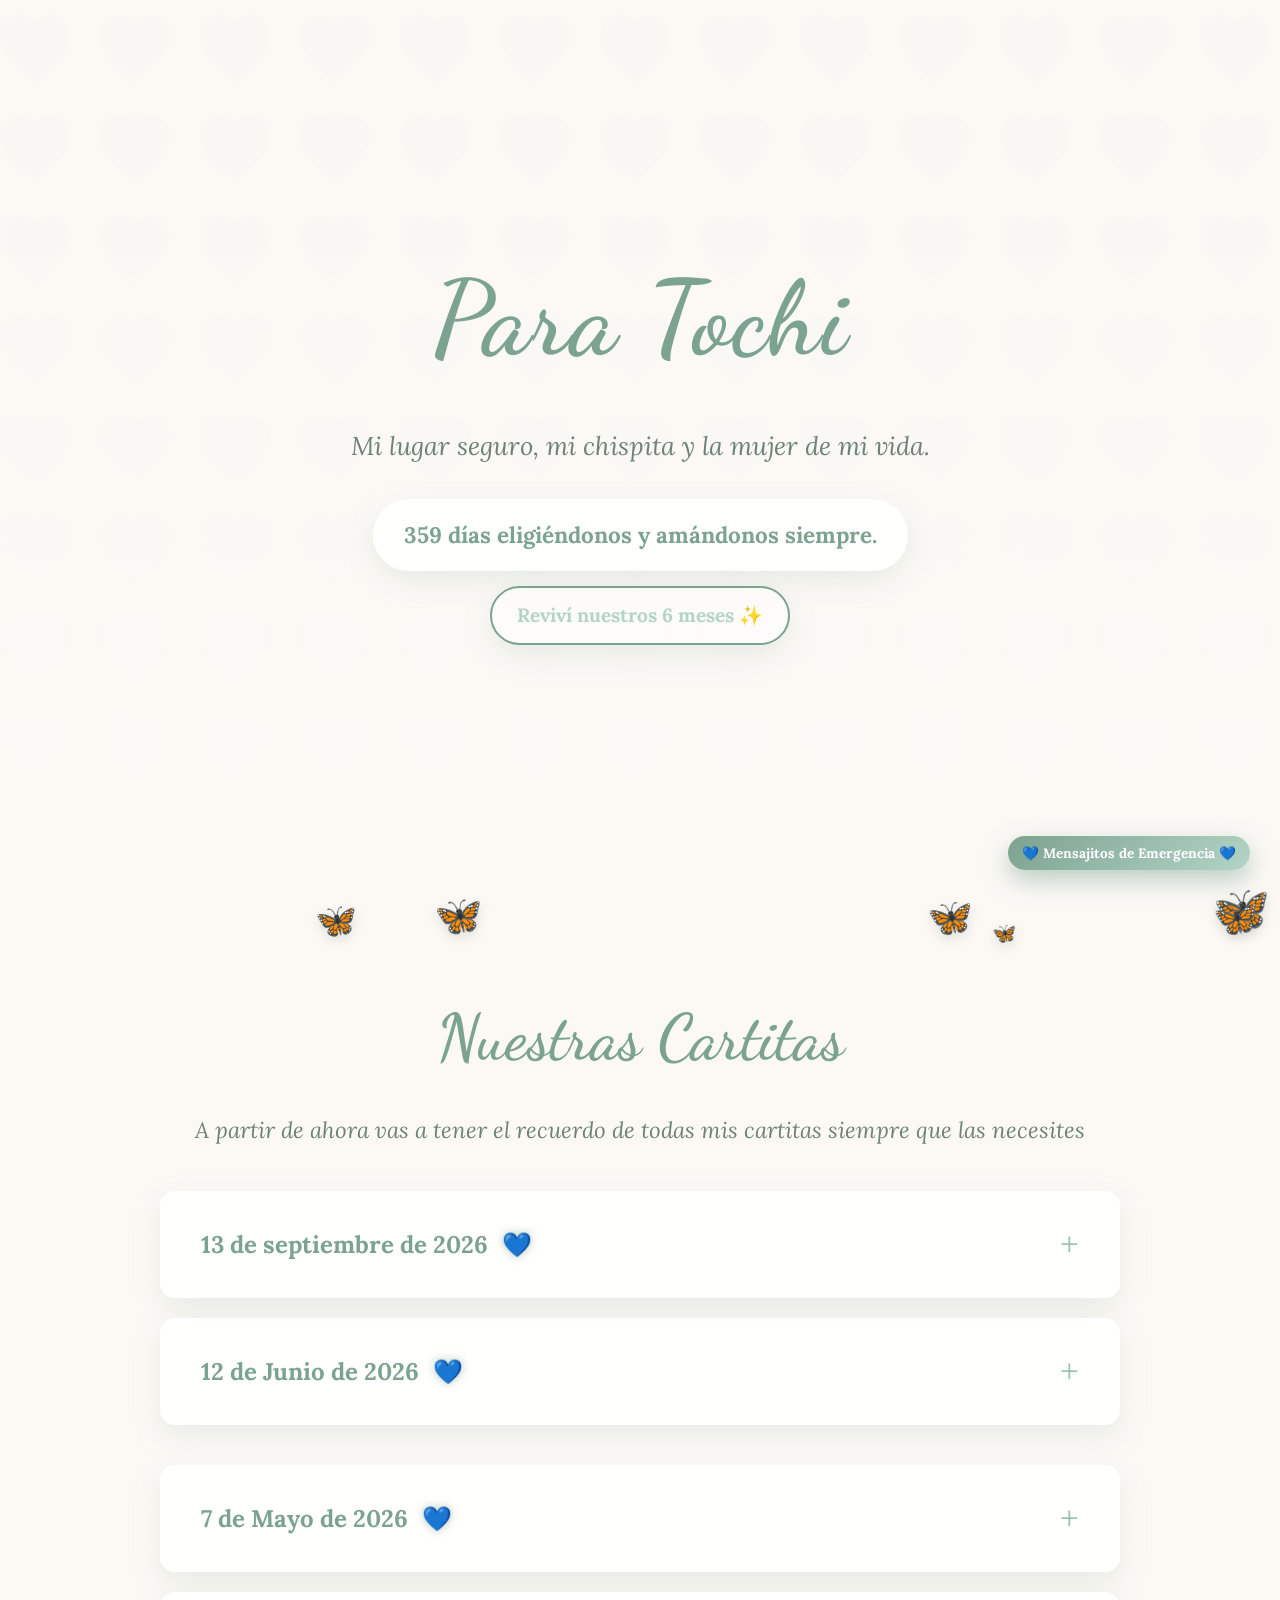
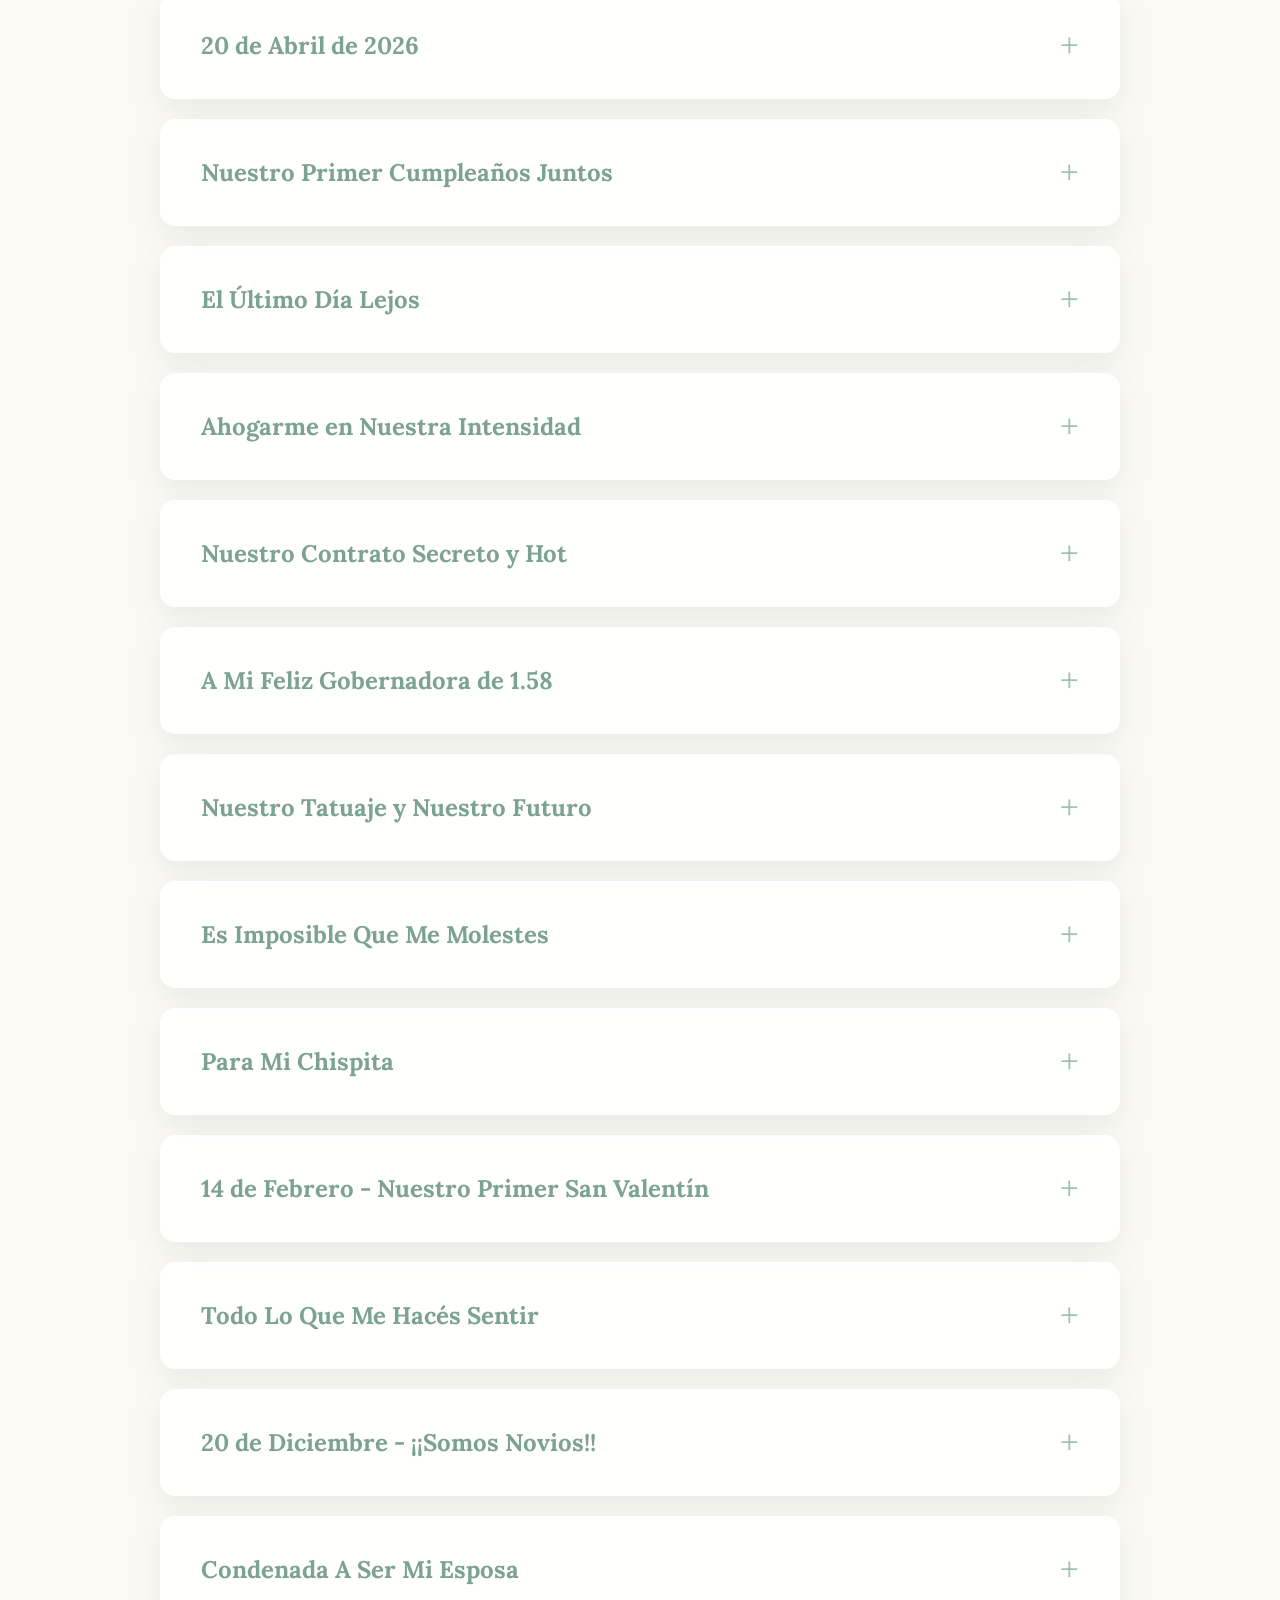
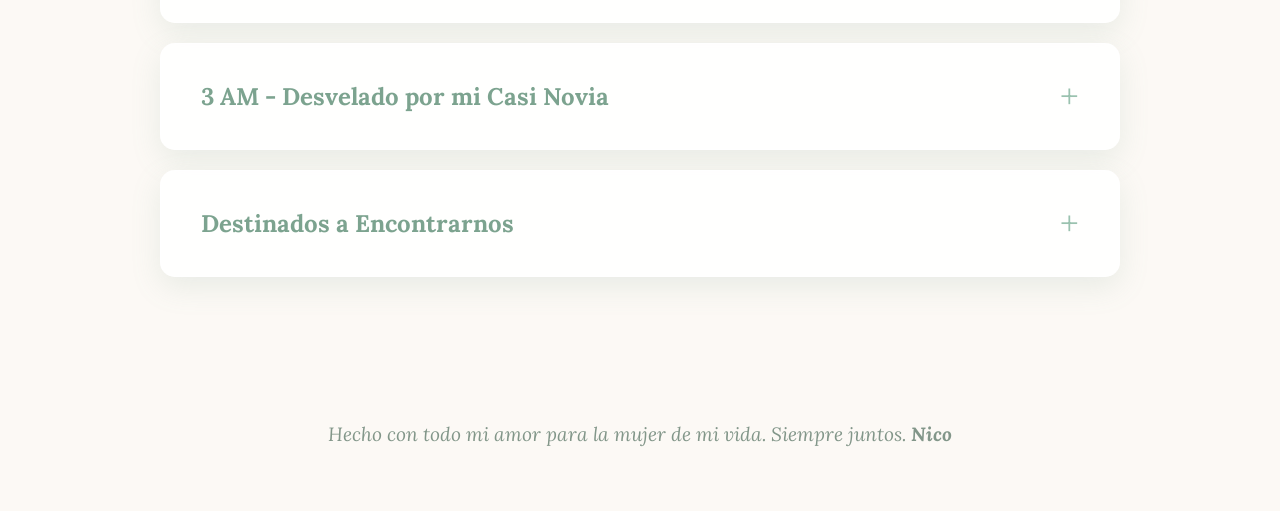
==== commit c8fdf406: "cartita 13 9" ====
--- a/index.html
+++ b/index.html
@@ -25,6 +25,37 @@
         <p class="subtitulo-galeria">A partir de ahora vas a tener el recuerdo de todas mis cartitas siempre que las necesites</p>
         
         <div class="acordeon">
+
+         <div class="carta-item">
+            <button class="carta-cabecera">
+                <span class="fecha-btn">
+                    13 de septiembre de 2026 <span class="corazon-nuevo">💙</span>
+                </span>
+                <span class="icono-expandir">+</span>
+            </button>
+            <div class="carta-contenido">
+                <div class="texto-interno">
+                    <p>Hola, mi vida:</p>
+
+                    <p>Hace mucho que no te escribía una cartita, espero que lo hayas extrañado, jeje.</p>
+
+                    <p>Te quería expresar todo lo que fui sintiendo este último tiempo juntos, donde para mí estamos pasando por una de las etapas más importantes, creciendo y entendiéndonos cada vez más.</p>
+
+                    <p>Pasamos por unas semanas realmente complicadas que nos llevaron a un lugar muy difícil, pero logramos salir adelante. Siento que estoy compartiendo y disfrutando con vos de una forma que nunca había hecho antes, que mis sentimientos aumentaron muchísimo. Te amo como nunca antes y cada vez estoy más enamorado de vos. Voy a hacer todo lo que sea necesario para estar con vos toda mi vida, la base de todos mis objetivos es que sean junto a vos. Todo lo que deba mejorar lo voy a hacer siempre, cada cosa que tenga que cambiar la voy a lograr. Por la razón más importante que tengo, que es mi amor por vos, y porque quiero que esto sea para siempre. Sos la única persona que quiero en mi vida ahora y siempre, la única que veo en cada etapa de mi vida, en cada momento importante y especial.</p>
+
+                    <p>Últimamente no nos veníamos sintiendo hace mucho tiempo, también de la mano por el momento que íbamos transitando. Sé que tengo que cambiar y lo voy a hacer. Volver a sentirte de esa forma fue muy especial para mí, sentía que era algo que veníamos necesitando: tener de nuevo esa emoción juntos y poder también volver a conectar de esa forma. Por otro lado, también entendí que por más que es algo secundario, yo debo ponerme todas las pilas con mi temita, dejar de tomarlo como una limitación y enfrentarlo realmente; porque es un peso que te quiero sacar, y por más que sepa que va a costar, se va a arreglar y va a ser mejor. Como mejoró en su momento, lo va a volver a hacer. Sé que siempre vas a pelear por nosotros y tenés razón en que yo me relajé con este problema. No va a pasar de nuevo. No sé cuánto me va a tomar, pero va a mejorar, porque necesito estar con vos, necesito el futuro con vos. Sé que no me vas a dejar por eso, pero nos va a sacar una espina muy grande. Solo quiero que sepas que voy a hacer todo lo posible (sí, ya hice los ejercicios hoy) y va a ser mejor.</p>
+
+                    <p>Te amo con todo de mí, dejaría mi vida por vos. Gracias por hacerme sentir como nunca antes y demostrarme lo mucho que querés esto; significa muchísimo para mí saber que somos los dos contra todo lo demás. Que la base sea estar juntos siempre. Vamos a romperla en todos los sentidos, somos muy fuertes y lo demostramos. Vamos a lograr todo, mi amor.</p>
+
+                    <p>Yo hay veces que no puedo creer que me elijas a mí para compartir el resto de tu vida, siento que no me lo merezco, pero me hace sentir la persona más especial del mundo. No tenés idea de lo que me encanta todo de vos, tu cuerpo, tu forma de ser, ABSOLUTAMENTE TODO, y lo elijo siempre.</p>
+
+                    <p>TE AMO y te necesito a mi lado siempre,</p>
+
+                    
+                    <p class="firma">Nico 💙</p>
+                </div>
+            </div>
+        </div>
             
         <div class="carta-item">
             <button class="carta-cabecera">
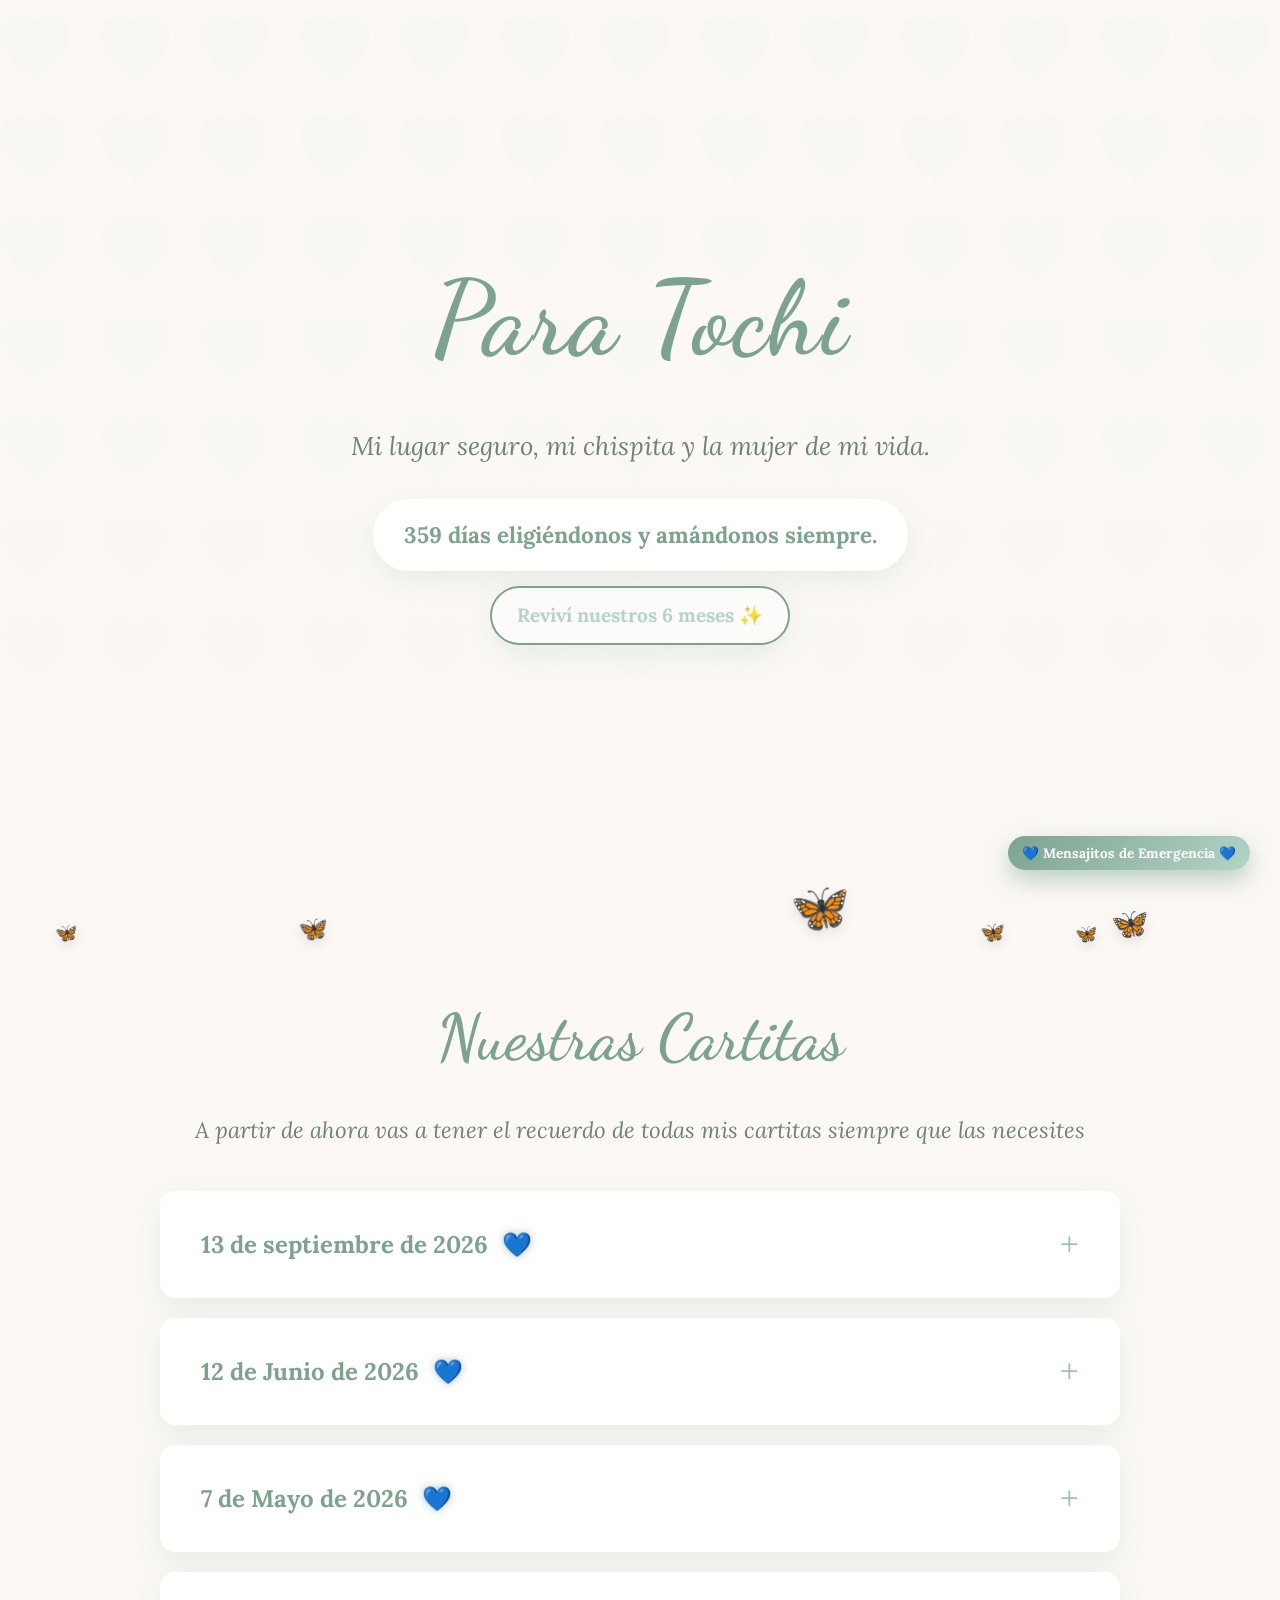
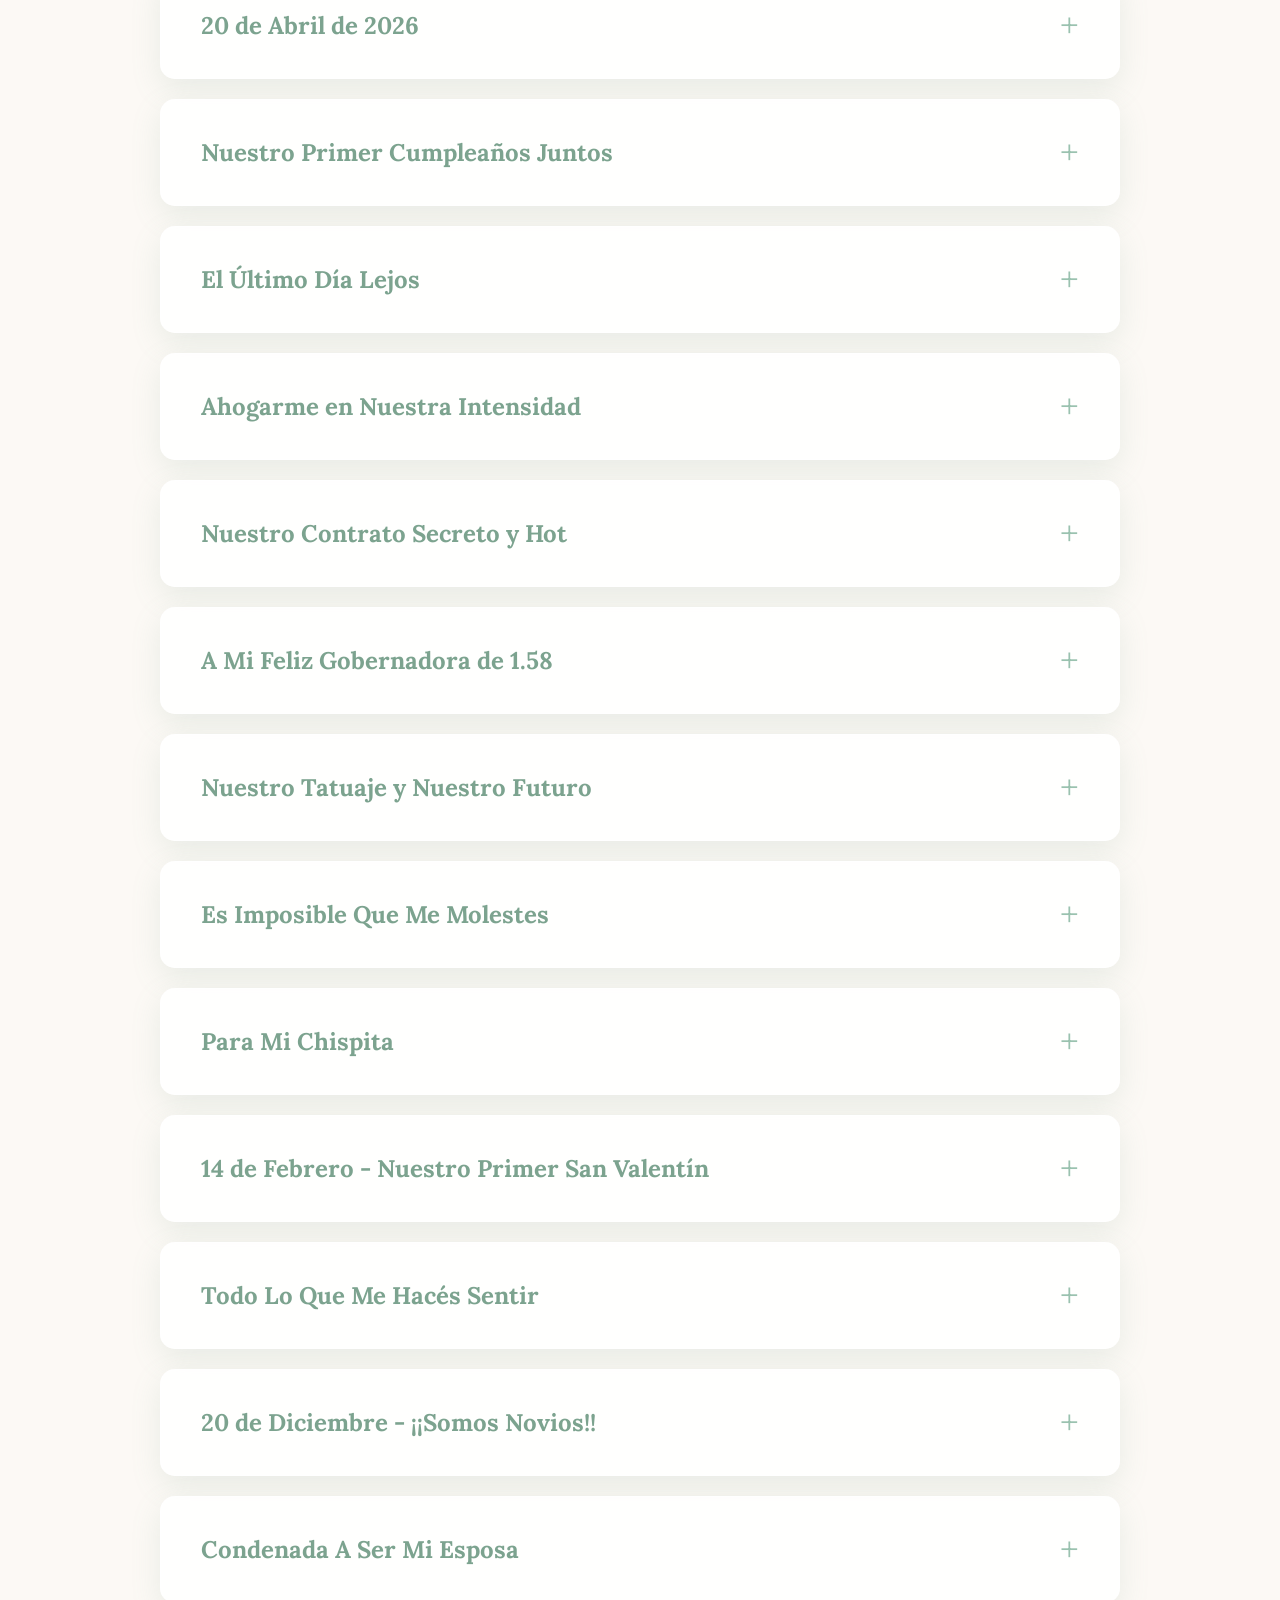
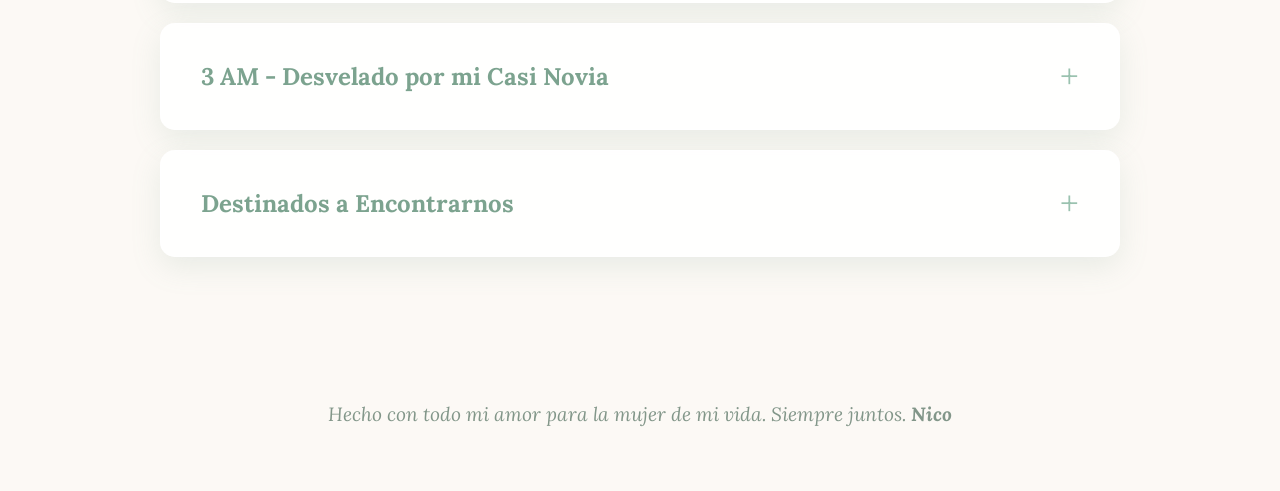
==== commit 0b756e7d: "fix" ====
--- a/index.html
+++ b/index.html
@@ -82,9 +82,7 @@
             </div>
         </div>
 
-        <div class="carta-item-larga">
-            
-        </div>
+        
 
 
            <div class="carta-item">
